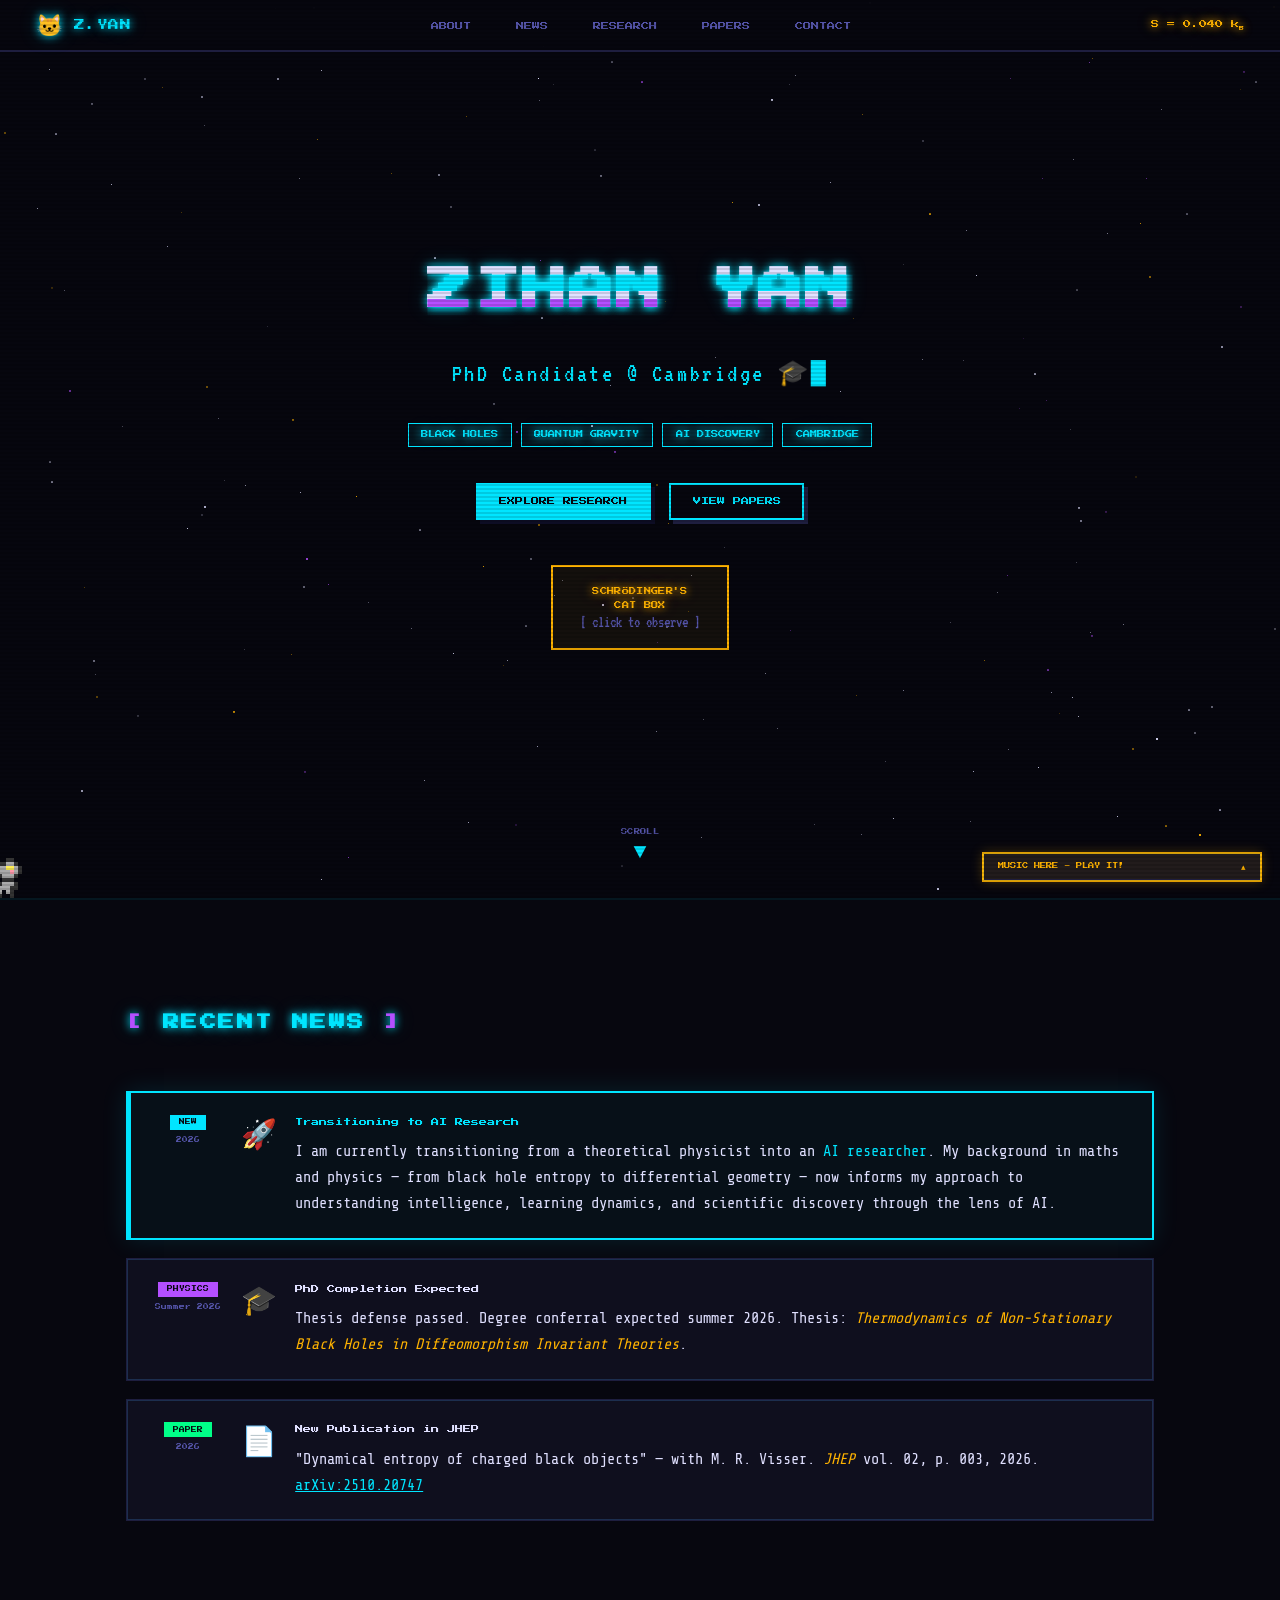
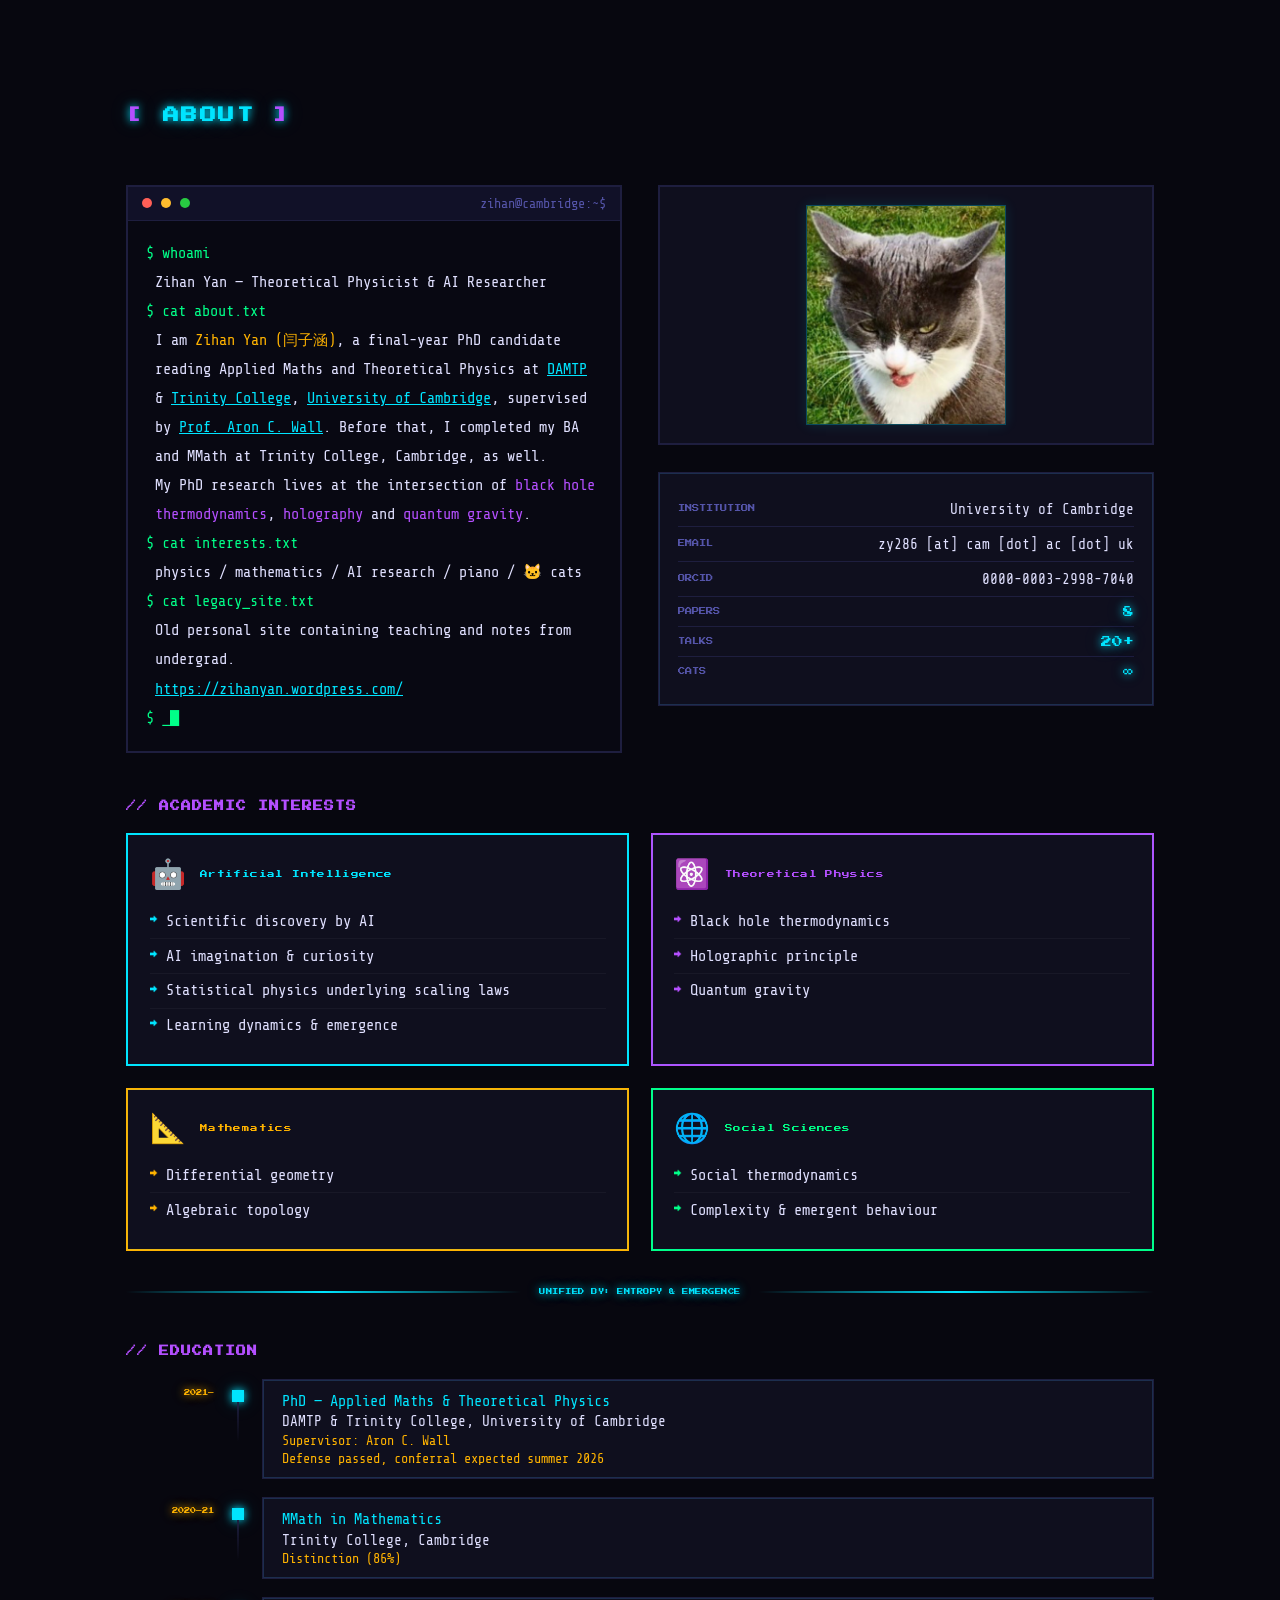
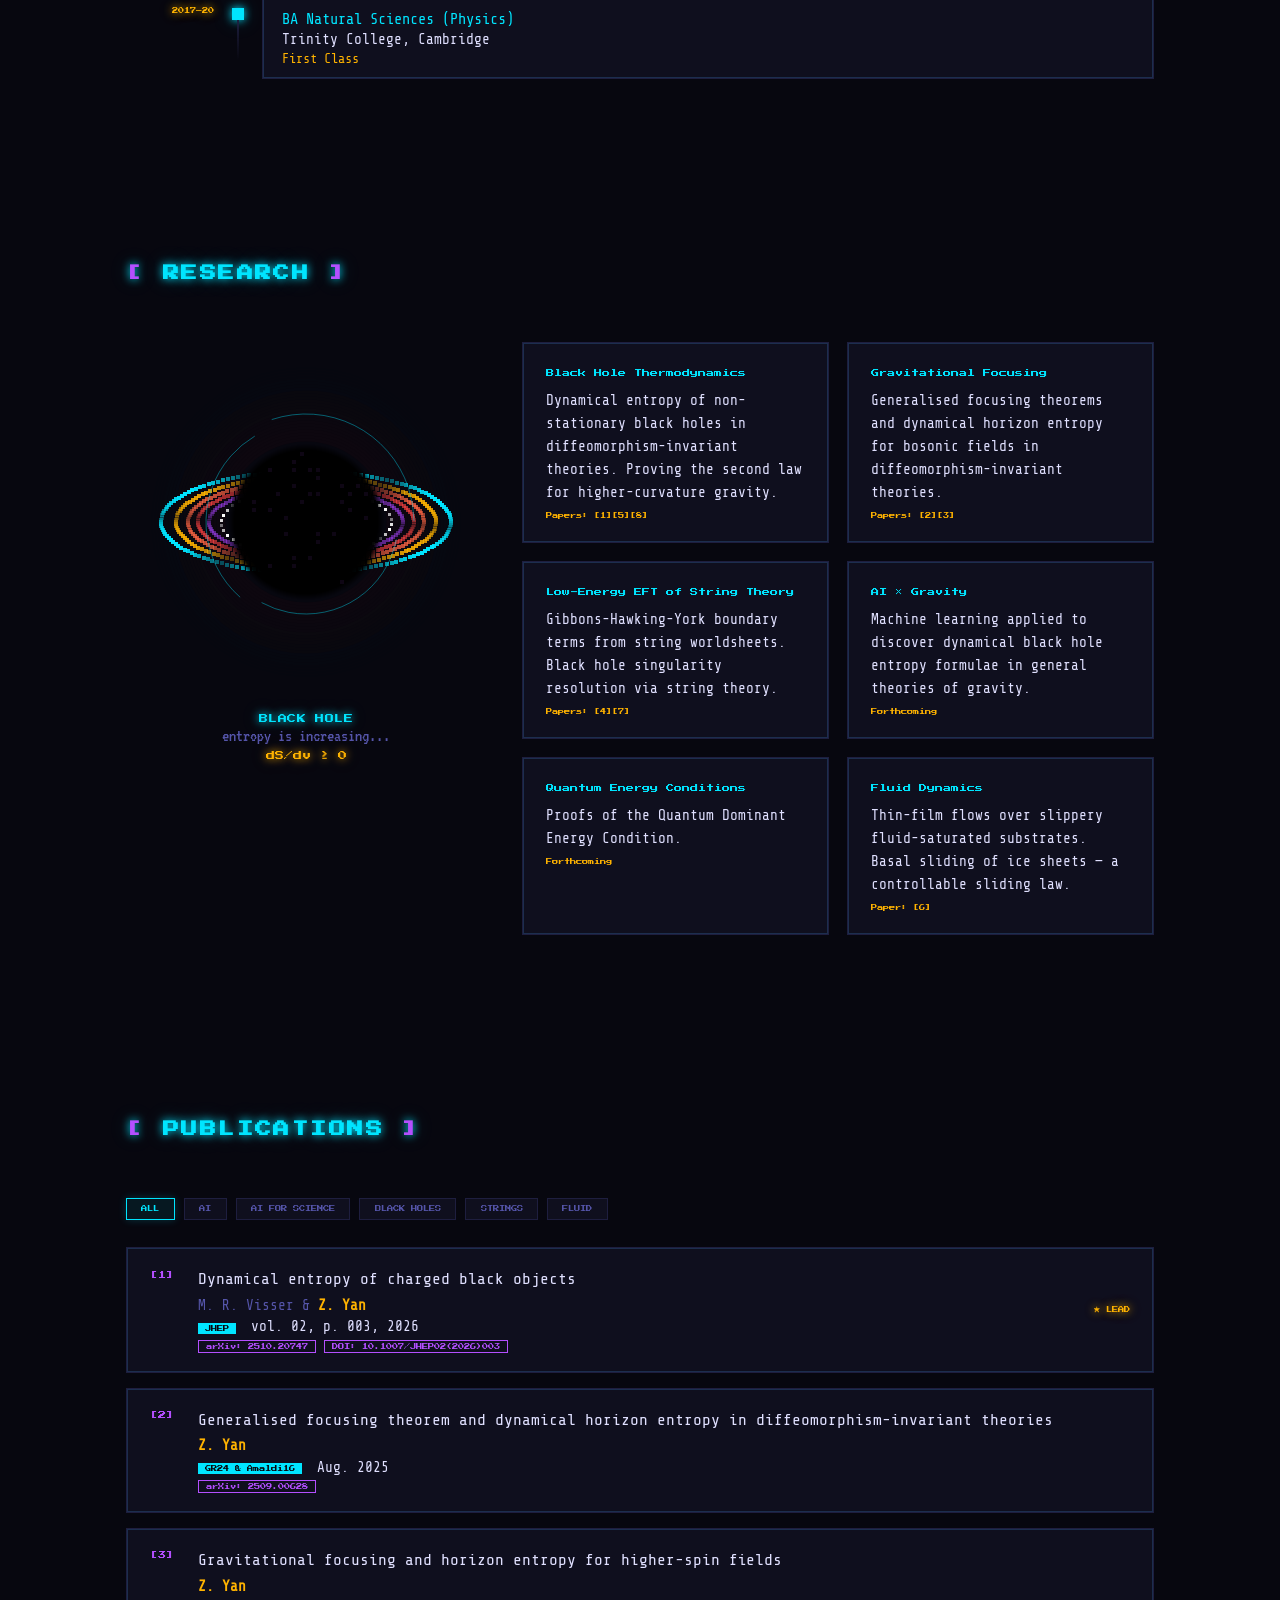
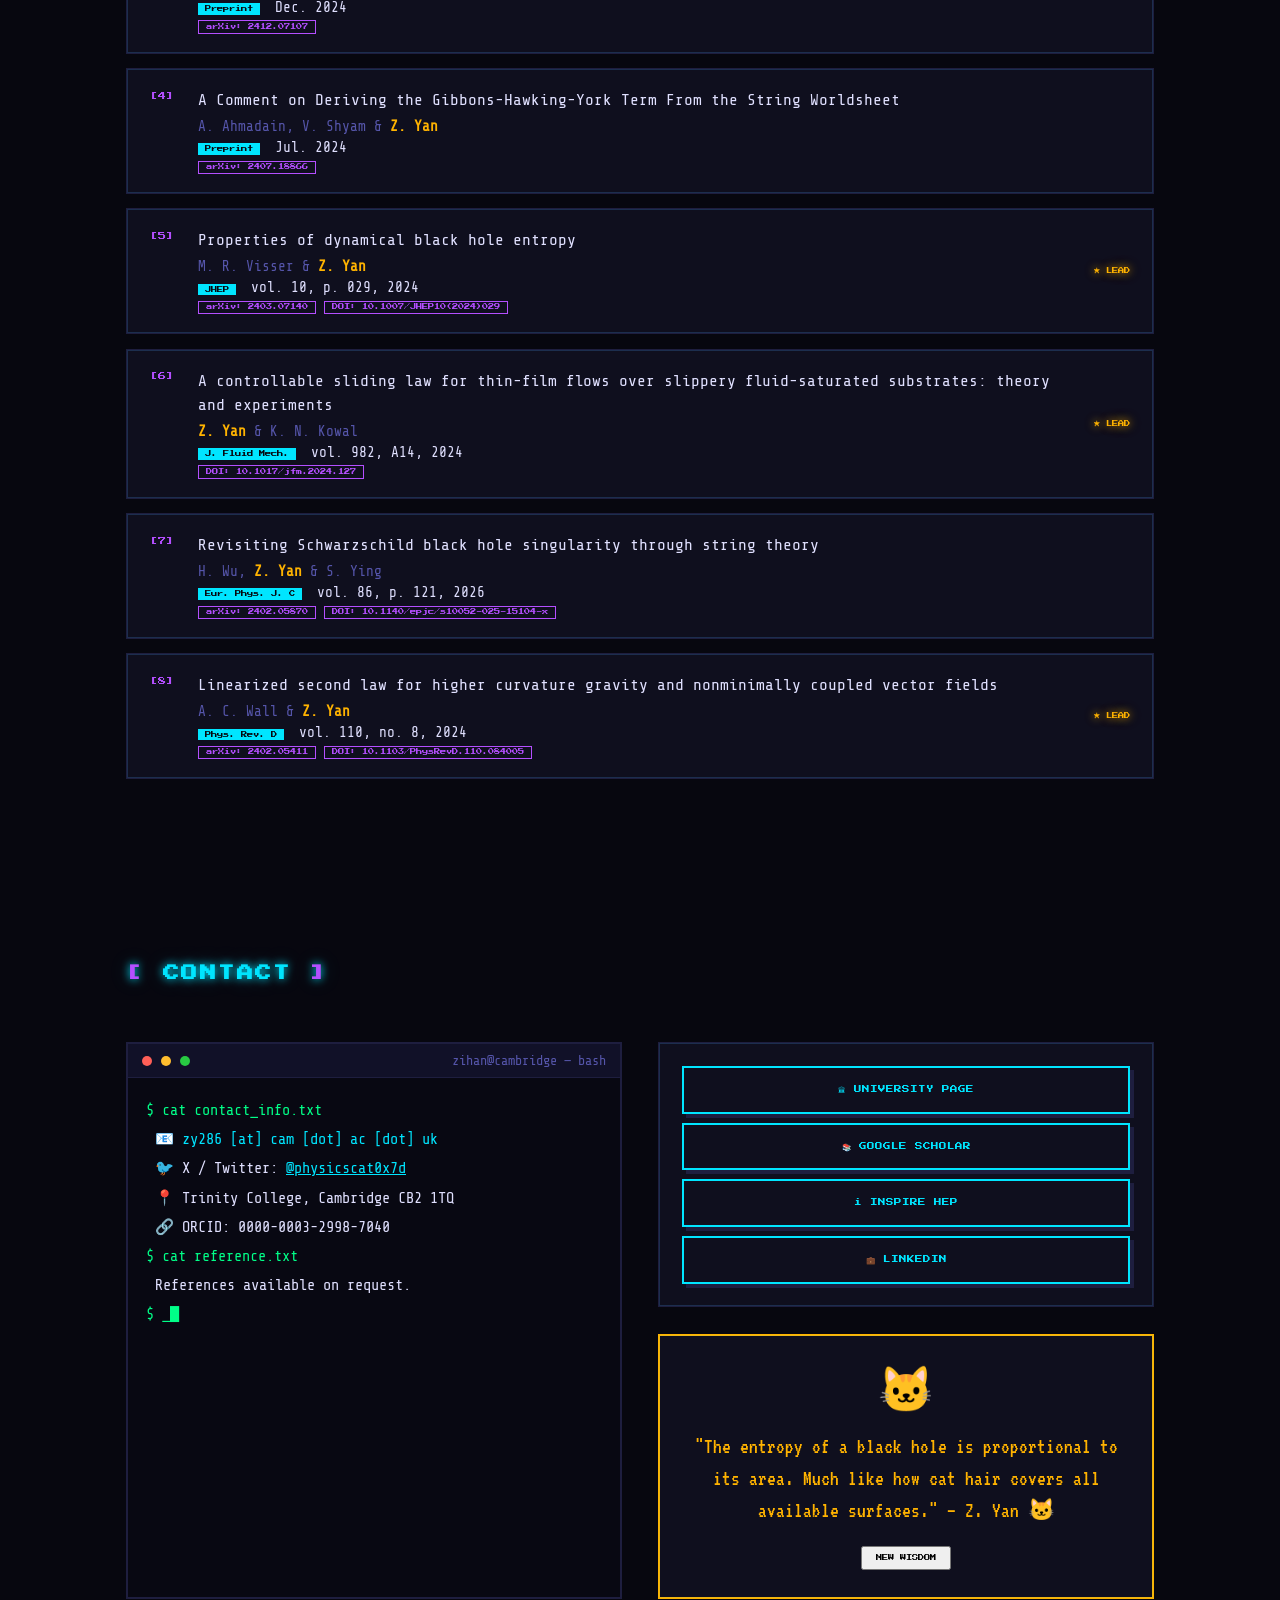
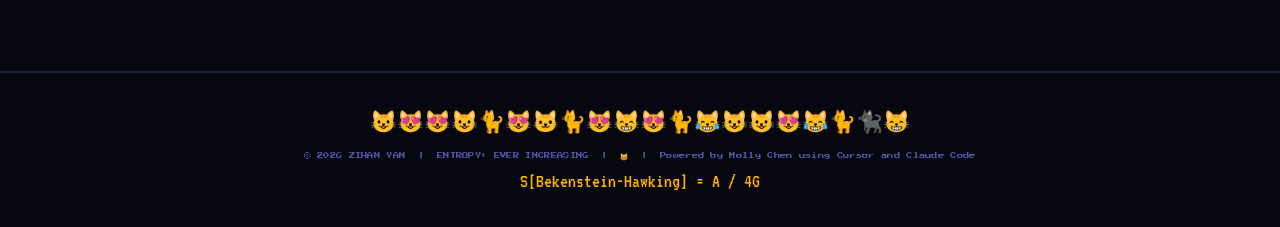
==== index.html @ 69d1d736 "initial upload" ====
<!DOCTYPE html>
<html lang="en">
<head>
  <meta charset="UTF-8" />
  <meta name="viewport" content="width=device-width, initial-scale=1.0" />
  <title>Zihan Yan | Theoretical Physicist & AI Researcher</title>
  <link rel="preconnect" href="https://fonts.googleapis.com" />
  <link href="https://fonts.googleapis.com/css2?family=Press+Start+2P&family=VT323:wght@400&family=Share+Tech+Mono&display=swap" rel="stylesheet" />
  <link rel="stylesheet" href="style.css" />
</head>
<body>

<!-- ░░░ SCANLINE OVERLAY ░░░ -->
<div class="scanlines"></div>

<!-- ░░░ PIXEL CAT (floating companion) ░░░ -->
<canvas id="cat-canvas"></canvas>

<!-- ░░░ MUSIC PLAYER ░░░ -->
<div id="music-player" class="pixel-box">
  <div class="player-header">
    <span class="pixel-label" id="player-label">MUSIC HERE - PLAY IT!</span>
    <button id="player-toggle" onclick="togglePlayer()">▴</button>
  </div>
  <div id="player-body" style="display:none">
    <audio id="bg-audio" preload="metadata" loop>
      <source src="audio/rachmaninoff-pc2-adagio-1924.mp3" type="audio/mpeg" />
    </audio>
    <div class="vinyl" id="vinyl">
      <div class="vinyl-inner">♪</div>
    </div>
    <div class="player-info">
      <div class="track-name">Rachmaninoff Piano Concerto 2<br /><br />Zihan&apos;s Favourite</div>
      <div class="track-detail">Adagio sostenuto — 1924 recording</div>
    </div>
    <p class="player-credit">
      Background music: Sergei Rachmaninoff, <em>Piano Concerto No.&nbsp;2</em> — 1924 recording, source: Internet Archive (Public Domain Mark).
    </p>
    <div class="player-progress-wrap">
      <input type="range" id="seek" class="player-seek" min="0" max="100" step="0.1" value="0" aria-label="Playback position" />
      <div class="player-time">
        <span id="player-time-current">0:00</span>
        <span id="player-time-sep">/</span>
        <span id="player-time-duration">0:00</span>
      </div>
    </div>
    <div class="player-controls">
      <button type="button" class="ctrl-btn" id="play-btn" onclick="toggleMusic()">▶</button>
      <div class="volume-wrap">
        <span>♪</span>
        <input type="range" id="vol" min="0" max="1" step="0.05" value="0.4" oninput="setVolume(this.value)" />
      </div>
    </div>
  </div>
</div>

<!-- ░░░ NAVIGATION ░░░ -->
<nav id="nav">
  <div class="nav-logo">
    <span class="nav-cat">🐱</span>
    <span class="press-start">Z.YAN</span>
  </div>
  <ul class="nav-links">
    <li><a href="#about">ABOUT</a></li>
    <li><a href="#news">NEWS</a></li>
    <li><a href="#research">RESEARCH</a></li>
    <li><a href="#publications">PAPERS</a></li>
    <li><a href="#contact">CONTACT</a></li>
  </ul>
  <div class="entropy-counter">
    S = <span id="entropy-val">0.000</span>
    <span class="entropy-unit">k<sub>B</sub></span>
  </div>
</nav>

<!-- ░░░ HERO ░░░ -->
<section id="hero">
  <canvas id="starfield"></canvas>
  <div class="hero-content">
    <div class="glitch-wrap">
      <h1 class="press-start glitch" data-text="ZIHAN YAN">ZIHAN YAN</h1>
    </div>
    <div class="hero-sub">
      <span class="type-cursor" id="hero-type"></span>
    </div>
    <div class="hero-tags">
      <span class="pixel-tag">BLACK HOLES</span>
      <span class="pixel-tag">QUANTUM GRAVITY</span>
      <span class="pixel-tag">AI DISCOVERY</span>
      <span class="pixel-tag">CAMBRIDGE</span>
    </div>
    <div class="hero-buttons">
      <a href="#research" class="pixel-btn pixel-btn--primary">EXPLORE RESEARCH</a>
      <a href="#publications" class="pixel-btn pixel-btn--outline">VIEW PAPERS</a>
    </div>
    <div id="schrodinger-box" class="schrodinger" onclick="toggleSchrodinger()">
      <div class="schrod-lid">
        <span class="press-start schrod-label">SCHRÖDINGER'S<br>CAT BOX</span>
        <span class="schrod-hint">[ click to observe ]</span>
      </div>
      <div id="schrod-result" class="schrod-result hidden"></div>
    </div>
  </div>
  <div class="scroll-hint">
    <span class="press-start">SCROLL</span>
    <div class="arrow-down">▼</div>
  </div>
</section>

<!-- ░░░ NEWS ░░░ -->
<section id="news" class="section">
  <div class="section-header">
    <h2 class="press-start section-title"><span class="title-bracket">[</span> RECENT NEWS <span class="title-bracket">]</span></h2>
  </div>
  <div class="news-feed">

    <div class="news-item pixel-box news-item--featured">
      <div class="news-meta">
        <span class="news-badge news-badge--new">NEW</span>
        <span class="news-date">2026</span>
      </div>
      <div class="news-icon">🚀</div>
      <div class="news-body">
        <div class="news-title">Transitioning to AI Research</div>
        <div class="news-text">
          I am currently transitioning from a theoretical physicist into an
          <span class="t-cyan">AI researcher</span>. My background in
          maths and physics — from black hole entropy to differential geometry —
          now informs my approach to understanding intelligence, learning dynamics,
          and scientific discovery through the lens of AI.
        </div>
      </div>
    </div>

    <div class="news-item pixel-box">
      <div class="news-meta">
        <span class="news-badge news-badge--phys">PHYSICS</span>
        <span class="news-date">Summer 2026</span>
      </div>
      <div class="news-icon">🎓</div>
      <div class="news-body">
        <div class="news-title">PhD Completion Expected</div>
        <div class="news-text">
          Thesis defense passed. Degree conferral expected summer 2026.
          Thesis: <em>Thermodynamics of Non-Stationary Black Holes in Diffeomorphism Invariant Theories</em>.
        </div>
      </div>
    </div>

    <div class="news-item pixel-box">
      <div class="news-meta">
        <span class="news-badge news-badge--paper">PAPER</span>
        <span class="news-date">2026</span>
      </div>
      <div class="news-icon">📄</div>
      <div class="news-body">
        <div class="news-title">New Publication in JHEP</div>
        <div class="news-text">
          "Dynamical entropy of charged black objects" — with M. R. Visser.
          <em>JHEP</em> vol. 02, p. 003, 2026. <a href="https://arxiv.org/abs/2510.20747" class="t-link" target="_blank">arXiv:2510.20747</a>
        </div>
      </div>
    </div>

  </div>
</section>

<!-- ░░░ ABOUT ░░░ -->
<section id="about" class="section">
  <div class="section-header">
    <h2 class="press-start section-title"><span class="title-bracket">[</span> ABOUT <span class="title-bracket">]</span></h2>
  </div>
  <div class="about-grid">
    <div class="terminal-box about-terminal">
      <div class="terminal-bar">
        <span class="t-dot red"></span><span class="t-dot yellow"></span><span class="t-dot green"></span>
        <span class="t-title">zihan@cambridge:~$</span>
      </div>
      <div class="terminal-body">
        <p class="t-line"><span class="t-cmd">$ whoami</span></p>
        <p class="t-line t-output">Zihan Yan — Theoretical Physicist &amp; AI Researcher</p>
        <p class="t-line"><span class="t-cmd">$ cat about.txt</span></p>
        <p class="t-line t-output">I am <span class="t-hi">Zihan Yan (闫子涵)</span>, a final-year PhD candidate reading Applied Maths and Theoretical Physics at <a href="https://www.damtp.cam.ac.uk" class="t-link" target="_blank" rel="noopener noreferrer">DAMTP</a> &amp; <a href="https://www.trin.cam.ac.uk" class="t-link" target="_blank" rel="noopener noreferrer">Trinity College</a>, <a href="https://www.cam.ac.uk" class="t-link" target="_blank" rel="noopener noreferrer">University of Cambridge</a>, supervised by <a href="https://www.damtp.cam.ac.uk/user/aw846/" class="t-link" target="_blank" rel="noopener noreferrer">Prof. Aron C. Wall</a>. Before that, I completed my BA and MMath at Trinity College, Cambridge, as well.</p>
        <p class="t-line t-output"></p>
        <p class="t-line t-output">My PhD research lives at the intersection of <span class="t-purple">black hole thermodynamics</span>, <span class="t-purple">holography</span> and <span class="t-purple">quantum gravity</span>.</p>
        <p class="t-line"><span class="t-cmd">$ cat interests.txt</span></p>
        <p class="t-line t-output">physics / mathematics / AI research / piano / 🐱 cats</p>
        <p class="t-line"><span class="t-cmd">$ cat legacy_site.txt</span></p>
        <p class="t-line t-output">Old personal site containing teaching and notes from undergrad.</p>
        <p class="t-line t-output"><a href="https://zihanyan.wordpress.com/" class="t-link" target="_blank" rel="noopener noreferrer">https://zihanyan.wordpress.com/</a></p>
        <p class="t-line"><span class="t-cmd">$ _<span class="blink">█</span></span></p>
      </div>
    </div>

    <div class="about-right">
      <div class="pixel-portrait">
        <img
          class="portrait-photo"
          id="portrait-photo"
          src="images/profile.png"
          alt="Profile photo"
          width="200"
          height="220"
          loading="lazy"
          decoding="async"
        />
      </div>
      <div class="about-stats pixel-box">
        <div class="stat-row">
          <span class="stat-label">INSTITUTION</span>
          <span class="stat-val">University of Cambridge</span>
        </div>
        <div class="stat-row">
          <span class="stat-label">EMAIL</span>
          <span class="stat-val email-obfuscated">zy286 [at] cam [dot] ac [dot] uk</span>
        </div>
        <div class="stat-row">
          <span class="stat-label">ORCID</span>
          <span class="stat-val">0000-0003-2998-7040</span>
        </div>
        <div class="stat-row">
          <span class="stat-label">PAPERS</span>
          <span class="stat-val stat-num">8</span>
        </div>
        <div class="stat-row">
          <span class="stat-label">TALKS</span>
          <span class="stat-val stat-num">20+</span>
        </div>
        <div class="stat-row">
          <span class="stat-label">CATS</span>
          <span class="stat-val stat-num">∞</span>
        </div>
      </div>
    </div>
  </div>

  <!-- ACADEMIC INTERESTS (subsection of About, before Education) -->
  <div id="interests" class="about-interests-subsection">
    <h3 class="press-start sub-title">// ACADEMIC INTERESTS</h3>
    <div class="interests-grid">

      <div class="interest-cluster pixel-box interest-cluster--ai">
        <div class="ic-header">
          <span class="ic-icon">🤖</span>
          <span class="ic-title press-start">Artificial Intelligence</span>
        </div>
        <ul class="ic-items">
          <li><span class="ic-bullet">→</span> Scientific discovery by AI</li>
          <li><span class="ic-bullet">→</span> AI imagination &amp; curiosity</li>
          <li><span class="ic-bullet">→</span> Statistical physics underlying scaling laws</li>
          <li><span class="ic-bullet">→</span> Learning dynamics &amp; emergence</li>
        </ul>
      </div>

      <div class="interest-cluster pixel-box interest-cluster--phys">
        <div class="ic-header">
          <span class="ic-icon">⚛️</span>
          <span class="ic-title press-start">Theoretical Physics</span>
        </div>
        <ul class="ic-items">
          <li><span class="ic-bullet">→</span> Black hole thermodynamics</li>
          <li><span class="ic-bullet">→</span> Holographic principle</li>
          <li><span class="ic-bullet">→</span> Quantum gravity</li>
        </ul>
      </div>

      <div class="interest-cluster pixel-box interest-cluster--math">
        <div class="ic-header">
          <span class="ic-icon">📐</span>
          <span class="ic-title press-start">Mathematics</span>
        </div>
        <ul class="ic-items">
          <li><span class="ic-bullet">→</span> Differential geometry</li>
          <li><span class="ic-bullet">→</span> Algebraic topology</li>
        </ul>
      </div>

      <div class="interest-cluster pixel-box interest-cluster--social">
        <div class="ic-header">
          <span class="ic-icon">🌐</span>
          <span class="ic-title press-start">Social Sciences</span>
        </div>
        <ul class="ic-items">
          <li><span class="ic-bullet">→</span> Social thermodynamics</li>
          <li><span class="ic-bullet">→</span> Complexity &amp; emergent behaviour</li>
        </ul>
      </div>

    </div>

    <!-- Connecting thread visual -->
    <div class="interests-connector">
      <div class="connector-line"></div>
      <div class="connector-label press-start">UNIFIED BY: ENTROPY &amp; EMERGENCE</div>
      <div class="connector-line"></div>
    </div>
  </div>

  <div class="education-section">
    <h3 class="press-start sub-title">// EDUCATION</h3>
    <div class="edu-timeline">
      <div class="edu-item" data-year="2021–">
        <div class="edu-dot"></div>
        <div class="edu-content pixel-box">
          <div class="edu-degree">PhD — Applied Maths &amp; Theoretical Physics</div>
          <div class="edu-school">DAMTP &amp; Trinity College, University of Cambridge</div>
          <div class="edu-note">Supervisor: Aron C. Wall</div>
          <div class="edu-note">Defense passed, conferral expected summer 2026</div>
        </div>
      </div>
      <div class="edu-item" data-year="2020–21">
        <div class="edu-dot"></div>
        <div class="edu-content pixel-box">
          <div class="edu-degree">MMath in Mathematics</div>
          <div class="edu-school">Trinity College, Cambridge</div>
          <div class="edu-note">Distinction (86%)</div>
        </div>
      </div>
      <div class="edu-item" data-year="2017–20">
        <div class="edu-dot"></div>
        <div class="edu-content pixel-box">
          <div class="edu-degree">BA Natural Sciences (Physics)</div>
          <div class="edu-school">Trinity College, Cambridge</div>
          <div class="edu-note">First Class</div>
        </div>
      </div>
    </div>
  </div>
</section>

<!-- ░░░ RESEARCH ░░░ -->
<section id="research" class="section">
  <div class="section-header">
    <h2 class="press-start section-title"><span class="title-bracket">[</span> RESEARCH <span class="title-bracket">]</span></h2>
  </div>

  <div class="research-layout">
    <div class="blackhole-container">
      <canvas id="blackhole-canvas" width="360" height="360"></canvas>
      <div class="bh-label press-start">BLACK HOLE</div>
      <div class="bh-sublabel">entropy is increasing...</div>
      <div class="bh-entropy-eq">dS/dv ≥ 0</div>
    </div>

    <div class="research-areas">
      <div class="research-card pixel-box" onclick="expandResearch(this)">
        <div class="rc-title">Black Hole Thermodynamics</div>
        <div class="rc-desc">Dynamical entropy of non-stationary black holes in diffeomorphism-invariant theories. Proving the second law for higher-curvature gravity.</div>
        <div class="rc-papers">Papers: [1][5][8]</div>
      </div>
      <div class="research-card pixel-box" onclick="expandResearch(this)">
        <div class="rc-title">Gravitational Focusing</div>
        <div class="rc-desc">Generalised focusing theorems and dynamical horizon entropy for bosonic fields in diffeomorphism-invariant theories.</div>
        <div class="rc-papers">Papers: [2][3]</div>
      </div>
      <div class="research-card pixel-box" onclick="expandResearch(this)">
        <div class="rc-title">Low-Energy EFT of String Theory</div>
        <div class="rc-desc">Gibbons-Hawking-York boundary terms from string worldsheets. Black hole singularity resolution via string theory.</div>
        <div class="rc-papers">Papers: [4][7]</div>
      </div>
      <div class="research-card pixel-box" onclick="expandResearch(this)">
        <div class="rc-title">AI × Gravity</div>
        <div class="rc-desc">Machine learning applied to discover dynamical black hole entropy formulae in general theories of gravity.</div>
        <div class="rc-papers">Forthcoming</div>
      </div>
      <div class="research-card pixel-box" onclick="expandResearch(this)">
        <div class="rc-title">Quantum Energy Conditions</div>
        <div class="rc-desc">Proofs of the Quantum Dominant Energy Condition.</div>
        <div class="rc-papers">Forthcoming</div>
      </div>
      <div class="research-card pixel-box" onclick="expandResearch(this)">
        <div class="rc-title">Fluid Dynamics</div>
        <div class="rc-desc">Thin-film flows over slippery fluid-saturated substrates. Basal sliding of ice sheets — a controllable sliding law.</div>
        <div class="rc-papers">Paper: [6]</div>
      </div>
    </div>
  </div>
</section>

<!-- ░░░ PUBLICATIONS ░░░ -->
<section id="publications" class="section">
  <div class="section-header">
    <h2 class="press-start section-title"><span class="title-bracket">[</span> PUBLICATIONS <span class="title-bracket">]</span></h2>
  </div>
  <div class="pub-filter">
    <button class="filter-btn active" onclick="filterPubs('all', this)">ALL</button>
    <button class="filter-btn" onclick="filterPubs('ai', this)">AI</button>
    <button class="filter-btn" onclick="filterPubs('aiscience', this)">AI FOR SCIENCE</button>
    <button class="filter-btn" onclick="filterPubs('bh', this)">BLACK HOLES</button>
    <button class="filter-btn" onclick="filterPubs('string', this)">STRINGS</button>
    <button class="filter-btn" onclick="filterPubs('fluid', this)">FLUID</button>
  </div>

  <div class="pub-list" id="pub-list">
    <!-- 内容由 script.js 从 publications.bib 动态生成（保持与原先相同的卡片结构） -->
  </div>

</section>

<!-- ░░░ CONTACT ░░░ -->
<section id="contact" class="section">
  <div class="section-header">
    <h2 class="press-start section-title"><span class="title-bracket">[</span> CONTACT <span class="title-bracket">]</span></h2>
  </div>
  <div class="contact-layout">
    <div class="terminal-box contact-terminal">
      <div class="terminal-bar">
        <span class="t-dot red"></span><span class="t-dot yellow"></span><span class="t-dot green"></span>
        <span class="t-title">zihan@cambridge — bash</span>
      </div>
      <div class="terminal-body">
        <p class="t-line"><span class="t-cmd">$ cat contact_info.txt</span></p>
        <p class="t-line t-output"></p>
        <p class="t-line t-output">📧  <span class="t-cyan email-obfuscated">zy286 [at] cam [dot] ac [dot] uk</span></p>
        <p class="t-line t-output">🐦  X / Twitter: <a href="https://x.com/physicscat0x7d" class="t-link" target="_blank" rel="noopener noreferrer">@physicscat0x7d</a></p>
        <p class="t-line t-output">📍  Trinity College, Cambridge CB2 1TQ</p>
        <p class="t-line t-output">🔗  ORCID: 0000-0003-2998-7040</p>
        <p class="t-line"><span class="t-cmd">$ cat reference.txt</span></p>
        <p class="t-line t-output">References available on request.</p>
        <p class="t-line t-output"></p>
        <p class="t-line"><span class="t-cmd">$ _<span class="blink">█</span></span></p>
      </div>
    </div>

    <div class="contact-right">
      <div class="pixel-box contact-links">
        <a href="https://www.damtp.cam.ac.uk/person/zy286" class="contact-btn pixel-btn pixel-btn--outline" target="_blank" rel="noopener noreferrer">🏛 UNIVERSITY PAGE</a>
        <a href="https://scholar.google.com/citations?user=9DhirV4AAAAJ&amp;hl=en" class="contact-btn pixel-btn pixel-btn--outline" target="_blank" rel="noopener noreferrer">📚 GOOGLE SCHOLAR</a>
        <a href="https://inspirehep.net/authors/2757519?ui-citation-summary=true" class="contact-btn pixel-btn pixel-btn--outline" target="_blank" rel="noopener noreferrer">i INSPIRE HEP</a>
        <a href="https://www.linkedin.com/in/zihan-yan/" class="contact-btn pixel-btn pixel-btn--outline" target="_blank" rel="noopener noreferrer">💼 LINKEDIN</a>
      </div>
      <div class="pixel-box cat-quote" id="cat-quote">
        <div class="cq-cat">🐱</div>
        <div class="cq-text" id="cq-text">Click the cat to reveal a physics wisdom!</div>
        <button class="pixel-btn pixel-btn--small" onclick="newCatQuote()">NEW WISDOM</button>
      </div>
    </div>
  </div>
</section>

<!-- ░░░ FOOTER ░░░ -->
<footer>
  <div class="footer-cat-row">
    <span id="footer-cats"></span>
  </div>
  <div class="footer-text press-start">
    © 2026 ZIHAN YAN &nbsp;|&nbsp; ENTROPY: EVER INCREASING &nbsp;|&nbsp; 🐱 &nbsp;|&nbsp; Powered by Molly Chen using Cursor and Claude Code
  </div>
  <div class="footer-eq">S[Bekenstein-Hawking] = A / 4G</div>
</footer>

<script src="script.js"></script>
</body>
</html>
---- style.css ----
/* ============================================================
   ZIHAN YAN — PIXEL ART PERSONAL WEBSITE
   ============================================================ */

/* ── VARIABLES ───────────────────────────────────────────── */
:root {
  --bg:        #07070f;
  --bg-mid:    #0d0d24;
  --bg-card:   #0f0f1e;
  --border:    #1e1e3f;
  --cyan:      #00e5ff;
  --purple:    #b44fff;
  --amber:     #ffb300;
  --green:     #00ff88;
  --pink:      #ff44aa;
  --red:       #ff4444;
  --white:     #e0e0ff;
  --dim:       #5555aa;
  --pixel:     'Press Start 2P', monospace;
  --mono:      'Share Tech Mono', monospace;
  --vt:        'VT323', monospace;
  --glow-c:    0 0 8px var(--cyan), 0 0 20px rgba(0,229,255,.25);
  --glow-p:    0 0 8px var(--purple), 0 0 20px rgba(180,79,255,.25);
  --glow-a:    0 0 8px var(--amber), 0 0 20px rgba(255,179,0,.25);
}

/* ── RESET ───────────────────────────────────────────────── */
*, *::before, *::after { box-sizing: border-box; margin: 0; padding: 0; }

html {
  scroll-behavior: smooth;
  /* 根字号 +2px（相对常见 16px），全站 rem 随之放大 */
  font-size: 112.5%;
}

body {
  background: var(--bg);
  color: var(--white);
  font-family: var(--mono);
  /* 正文默认 +2px（相对原先 14px） */
  font-size: 16px;
  overflow-x: hidden;
  cursor: crosshair;
}

/* ── SCANLINES ───────────────────────────────────────────── */
.scanlines {
  pointer-events: none;
  position: fixed; inset: 0; z-index: 9999;
  background: repeating-linear-gradient(
    0deg,
    transparent,
    transparent 2px,
    rgba(0,0,0,.12) 2px,
    rgba(0,0,0,.12) 4px
  );
  animation: scanMove 8s linear infinite;
}
@keyframes scanMove {
  from { background-position: 0 0; }
  to   { background-position: 0 100px; }
}

/* ── PIXEL BOX (reusable border) ─────────────────────────── */
.pixel-box {
  border: 2px solid var(--border);
  background: var(--bg-card);
  position: relative;
  image-rendering: pixelated;
}
.pixel-box::before {
  content: '';
  position: absolute; inset: -1px;
  border: 1px solid rgba(0,229,255,.08);
  pointer-events: none;
}

/* ── TYPOGRAPHY ──────────────────────────────────────────── */
.press-start { font-family: var(--pixel); line-height: 1.8; letter-spacing: .05em; }

a { color: var(--cyan); text-decoration: none; }
a:hover { text-shadow: var(--glow-c); }

/* ── NAVIGATION ──────────────────────────────────────────── */
#nav {
  position: fixed; top: 0; left: 0; right: 0; z-index: 1000;
  display: flex; align-items: center; justify-content: space-between;
  padding: 0 2rem;
  height: 52px;
  background: rgba(7,7,15,.9);
  border-bottom: 2px solid var(--border);
  backdrop-filter: blur(8px);
}
.nav-logo {
  display: flex; align-items: center; gap: .6rem;
  font-size: .6rem;
  color: var(--cyan);
  text-shadow: var(--glow-c);
}
.nav-cat { font-size: 1.2rem; animation: catBob 2s ease-in-out infinite; }
@keyframes catBob {
  0%,100% { transform: translateY(0); }
  50%      { transform: translateY(-3px); }
}
.nav-links {
  display: flex; gap: 1.5rem; list-style: none;
}
.nav-links a {
  font-family: var(--pixel); font-size: .45rem;
  color: var(--dim);
  transition: color .2s, text-shadow .2s;
  padding: .3rem .5rem;
}
.nav-links a:hover {
  color: var(--cyan);
  text-shadow: var(--glow-c);
}
.entropy-counter {
  font-family: var(--pixel); font-size: .45rem;
  color: var(--amber);
  text-shadow: var(--glow-a);
}
.entropy-unit sub { font-size: .6em; }

/* ── HERO ────────────────────────────────────────────────── */
#hero {
  position: relative; height: 100vh;
  display: flex; align-items: center; justify-content: center;
  overflow: hidden;
}
#starfield {
  position: absolute; inset: 0; width: 100%; height: 100%;
}
.hero-content {
  position: relative; z-index: 10;
  text-align: center;
  padding: 1rem;
}
.glitch-wrap { position: relative; display: inline-block; margin-bottom: 1.5rem; }
.glitch {
  font-size: clamp(1.2rem, 5vw, 2.5rem);
  color: var(--white);
  text-shadow: var(--glow-c);
  position: relative;
}
.glitch::before, .glitch::after {
  content: attr(data-text);
  position: absolute; top: 0; left: 0;
  width: 100%; height: 100%;
}
.glitch::before {
  color: var(--cyan);
  animation: glitch1 3s infinite;
  clip-path: polygon(0 30%, 100% 30%, 100% 50%, 0 50%);
}
.glitch::after {
  color: var(--purple);
  animation: glitch2 3s infinite;
  clip-path: polygon(0 60%, 100% 60%, 100% 80%, 0 80%);
}
@keyframes glitch1 {
  0%,90%,100% { transform: translate(0); opacity: 0; }
  92%          { transform: translate(-3px, 1px); opacity: .8; }
  96%          { transform: translate(3px, -1px); opacity: .8; }
}
@keyframes glitch2 {
  0%,88%,100% { transform: translate(0); opacity: 0; }
  90%          { transform: translate(3px, 2px); opacity: .7; }
  94%          { transform: translate(-3px, -1px); opacity: .7; }
}
.hero-sub {
  font-size: 1rem;
  color: var(--cyan);
  min-height: 1.5em;
  margin-bottom: 1.5rem;
  font-family: var(--vt);
  font-size: 1.4rem;
  letter-spacing: .1em;
}
.type-cursor::after {
  content: '█';
  animation: blink .7s steps(1) infinite;
}
@keyframes blink { 0%,100% { opacity: 1; } 50% { opacity: 0; } }
.blink { animation: blink .7s steps(1) infinite; }

.hero-tags {
  display: flex; flex-wrap: wrap; justify-content: center; gap: .5rem;
  margin-bottom: 2rem;
}
.pixel-tag {
  font-family: var(--pixel); font-size: .4rem;
  padding: .4rem .7rem;
  border: 1px solid var(--cyan);
  color: var(--cyan);
  background: rgba(0,229,255,.07);
  text-shadow: var(--glow-c);
  transition: background .2s;
}
.pixel-tag:hover { background: rgba(0,229,255,.18); }

.hero-buttons { display: flex; gap: 1rem; justify-content: center; margin-bottom: 2.5rem; }

/* ── PIXEL BUTTONS ───────────────────────────────────────── */
.pixel-btn {
  font-family: var(--pixel); font-size: .45rem;
  padding: .7rem 1.2rem;
  cursor: pointer;
  display: inline-block;
  transition: transform .1s, box-shadow .2s;
  text-align: center;
}
.pixel-btn:active { transform: translate(2px,2px); }
.pixel-btn--primary {
  background: var(--cyan);
  color: var(--bg);
  border: 2px solid var(--cyan);
  box-shadow: 4px 4px 0 var(--bg-mid);
  text-shadow: none;
}
.pixel-btn--primary:hover {
  background: #00fff5;
  box-shadow: 0 0 16px var(--cyan), 4px 4px 0 var(--bg-mid);
  color: var(--bg);
}
.pixel-btn--outline {
  background: transparent;
  color: var(--cyan);
  border: 2px solid var(--cyan);
  box-shadow: 4px 4px 0 var(--border);
}
.pixel-btn--outline:hover {
  background: rgba(0,229,255,.12);
  box-shadow: 0 0 12px var(--cyan), 4px 4px 0 var(--border);
}
.pixel-btn--small { font-size: .35rem; padding: .4rem .7rem; }

/* ── SCHRÖDINGER BOX ─────────────────────────────────────── */
.schrodinger {
  display: inline-block; cursor: pointer;
  border: 2px solid var(--amber);
  background: rgba(255,179,0,.06);
  padding: 1rem 1.5rem;
  position: relative;
  transition: box-shadow .3s;
}
.schrodinger:hover { box-shadow: 0 0 16px var(--amber); }
.schrod-label {
  font-size: .4rem; color: var(--amber);
  text-shadow: var(--glow-a);
  display: block; text-align: center; line-height: 2;
}
.schrod-hint { font-family: var(--vt); font-size: .9rem; color: var(--dim); display: block; text-align: center; }
.schrod-result {
  font-size: 2.5rem; text-align: center; padding-top: .5rem;
  animation: popIn .3s ease;
}
@keyframes popIn {
  from { transform: scale(0); opacity: 0; }
  to   { transform: scale(1); opacity: 1; }
}
.hidden { display: none; }

/* ── SCROLL HINT ─────────────────────────────────────────── */
.scroll-hint {
  position: absolute; bottom: 2rem; left: 50%; transform: translateX(-50%);
  text-align: center; z-index: 10;
}
.scroll-hint .press-start { font-size: .35rem; color: var(--dim); }
.arrow-down { color: var(--cyan); font-size: 1.2rem; animation: bounce 1.5s infinite; }
@keyframes bounce { 0%,100% { transform: translateY(0); } 50% { transform: translateY(6px); } }

/* ── SECTION BASE ────────────────────────────────────────── */
.section {
  max-width: 1100px;
  margin: 0 auto;
  padding: 6rem 2rem 4rem;
}
.section-header { margin-bottom: 3rem; }
.section-title {
  font-size: clamp(.6rem, 2vw, .9rem);
  color: var(--cyan);
  text-shadow: var(--glow-c);
  letter-spacing: .15em;
}
.title-bracket { color: var(--purple); }
.sub-title {
  font-size: .55rem;
  color: var(--purple);
  margin: 2.5rem 0 1rem;
  letter-spacing: .1em;
}

/* ── ABOUT ───────────────────────────────────────────────── */
.about-grid {
  display: grid;
  grid-template-columns: 1fr 1fr;
  gap: 2rem;
  margin-bottom: 2rem;
}
@media (max-width: 700px) { .about-grid { grid-template-columns: 1fr; } }

/* Terminal */
.terminal-box {
  border-radius: 0;
  border: 2px solid var(--border);
  overflow: hidden;
  background: #080812;
}
.terminal-bar {
  display: flex; align-items: center; gap: .5rem;
  background: #111128;
  padding: .5rem .8rem;
  border-bottom: 1px solid var(--border);
}
.t-dot { width: 10px; height: 10px; border-radius: 50%; display: inline-block; }
.t-dot.red    { background: #ff5f57; }
.t-dot.yellow { background: #ffbd2e; }
.t-dot.green  { background: #28ca42; }
.t-title { font-family: var(--mono); font-size: .75rem; color: var(--dim); margin-left: auto; }
.terminal-body { padding: 1rem; font-family: var(--mono); font-size: .85rem; line-height: 1.9; }
.t-line { word-break: break-word; }
.t-cmd  { color: var(--green); }
.t-output { color: var(--white); padding-left: .5rem; }
.t-hi     { color: var(--amber); }
.t-cyan   { color: var(--cyan); }
.t-purple { color: var(--purple); }
.t-amber  { color: var(--amber); }
.t-green  { color: var(--green); }
.t-link   { color: var(--cyan); text-decoration: underline; }

/* Portrait */
.about-right { display: flex; flex-direction: column; gap: 1.5rem; }
.pixel-portrait {
  display: flex; justify-content: center;
  align-items: center;
  border: 2px solid var(--border);
  background: var(--bg-card);
  padding: 1rem;
}
.portrait-photo {
  display: block;
  width: 200px;
  height: 220px;
  object-fit: cover;
  object-position: center 25%;
  border: 1px solid rgba(0, 229, 255, 0.28);
  box-shadow: 0 0 12px rgba(0, 229, 255, 0.12);
}

/* Stats */
.about-stats { padding: 1rem; }
.stat-row {
  display: flex; justify-content: space-between;
  padding: .5rem 0;
  border-bottom: 1px solid var(--border);
  font-size: .8rem;
}
.stat-row:last-child { border-bottom: none; }
.stat-label { color: var(--dim); font-family: var(--pixel); font-size: .4rem; align-self: center; }
.stat-val   { color: var(--white); text-align: right; }
.stat-num   { color: var(--cyan); font-family: var(--pixel); font-size: .6rem; text-shadow: var(--glow-c); }

/* Education timeline */
.edu-timeline { display: flex; flex-direction: column; gap: 1rem; padding-left: 1rem; }
.edu-item {
  display: flex; gap: 1rem; align-items: flex-start;
  position: relative;
}
.edu-item::before {
  content: attr(data-year);
  font-family: var(--pixel); font-size: .35rem;
  color: var(--amber); text-shadow: var(--glow-a);
  min-width: 70px; text-align: right;
  padding-top: .6rem;
}
.edu-dot {
  width: 12px; height: 12px; flex-shrink: 0;
  background: var(--cyan);
  box-shadow: var(--glow-c);
  margin-top: .6rem;
  position: relative;
}
.edu-dot::after {
  content: '';
  position: absolute; top: 12px; left: 5px;
  width: 2px; height: 40px;
  background: linear-gradient(var(--border), transparent);
}
.edu-content { padding: .6rem 1rem; flex: 1; }
.edu-degree { color: var(--cyan); font-size: .85rem; margin-bottom: .2rem; }
.edu-school { color: var(--white); font-size: .8rem; }
.edu-note   { color: var(--amber); font-size: .75rem; margin-top: .2rem; }

/* ── RESEARCH ────────────────────────────────────────────── */
.research-layout {
  display: grid;
  grid-template-columns: 360px 1fr;
  gap: 2rem;
  align-items: start;
}
@media (max-width: 800px) {
  .research-layout { grid-template-columns: 1fr; }
  .blackhole-container { width: 100%; }
}

.blackhole-container {
  display: flex; flex-direction: column; align-items: center;
  position: sticky; top: 80px;
}
#blackhole-canvas {
  image-rendering: pixelated;
  cursor: pointer;
}
.bh-label {
  font-size: .5rem; color: var(--cyan);
  text-shadow: var(--glow-c); margin-top: .5rem;
}
.bh-sublabel { font-family: var(--vt); color: var(--dim); font-size: 1rem; }
.bh-entropy-eq {
  font-family: var(--pixel); font-size: .5rem;
  color: var(--amber); text-shadow: var(--glow-a);
  margin-top: .3rem;
}

.research-areas {
  display: grid; grid-template-columns: 1fr 1fr; gap: 1rem;
}
@media (max-width: 600px) { .research-areas { grid-template-columns: 1fr; } }

.research-card {
  padding: 1.2rem; cursor: pointer;
  transition: border-color .2s, box-shadow .2s, transform .1s;
  border-color: var(--border);
}
.research-card:hover {
  border-color: var(--cyan);
  box-shadow: 0 0 16px rgba(0,229,255,.2);
  transform: translateY(-2px);
}
.rc-title { font-family: var(--pixel); font-size: .45rem; color: var(--cyan); margin-bottom: .5rem; line-height: 1.8; }
.rc-desc  { font-size: .8rem; color: var(--white); line-height: 1.6; margin-bottom: .5rem; }
.rc-papers { font-family: var(--pixel); font-size: .35rem; color: var(--amber); }

/* ── PUBLICATIONS ────────────────────────────────────────── */
.pub-filter {
  display: flex; gap: .5rem; flex-wrap: wrap;
  margin-bottom: 1.5rem;
}
.filter-btn {
  font-family: var(--pixel); font-size: .35rem;
  padding: .4rem .8rem;
  border: 1px solid var(--border);
  background: var(--bg-card);
  color: var(--dim);
  cursor: pointer;
  transition: all .2s;
}
.filter-btn:hover, .filter-btn.active {
  border-color: var(--cyan);
  color: var(--cyan);
  background: rgba(0,229,255,.08);
  box-shadow: 0 0 8px rgba(0,229,255,.2);
}

.pub-list { display: flex; flex-direction: column; gap: .8rem; }
.pub-entry {
  display: flex; align-items: flex-start; gap: 1rem;
  padding: 1rem 1.2rem;
  transition: border-color .2s, box-shadow .2s, transform .15s;
}
.pub-entry:hover {
  border-color: var(--cyan);
  box-shadow: inset 3px 0 0 var(--cyan), 0 0 20px rgba(0,229,255,.1);
  transform: translateX(4px);
}
.pub-num {
  font-family: var(--pixel); font-size: .45rem;
  color: var(--purple); min-width: 30px; padding-top: .2rem;
}
.pub-body { flex: 1; }
.pub-title   { color: var(--white); font-size: .9rem; line-height: 1.5; margin-bottom: .3rem; }
.pub-authors { color: var(--dim); font-size: .8rem; margin-bottom: .3rem; }
.pub-me      { color: var(--amber); font-weight: bold; }
.pub-journal { font-size: .8rem; margin-bottom: .3rem; }
.journal-tag {
  font-family: var(--pixel); font-size: .35rem;
  color: var(--bg);
  background: var(--cyan);
  padding: .15rem .4rem;
  margin-right: .4rem;
}
.arxiv-link {
  font-family: var(--pixel); font-size: .35rem;
  color: var(--purple); padding: .15rem .4rem;
  border: 1px solid var(--purple);
}
.arxiv-link:hover { background: rgba(180,79,255,.15); box-shadow: var(--glow-p); }
.pub-links {
  display: flex;
  flex-wrap: wrap;
  gap: .45rem;
  align-items: center;
  margin-top: .15rem;
}
.pub-leading {
  font-family: var(--pixel); font-size: .35rem;
  color: var(--amber); text-shadow: var(--glow-a);
  white-space: nowrap; align-self: center;
}
.pub-entry.hidden-pub { display: none; }

/* Forthcoming */
.forthcoming-list { display: flex; flex-direction: column; gap: .5rem; }
.forth-item {
  display: flex; gap: 1rem; align-items: flex-start;
  padding: .8rem 1rem; font-size: .85rem; line-height: 1.6;
}
.forth-num { color: var(--cyan); font-family: var(--pixel); font-size: .5rem; padding-top: .2rem; }
.forth-item b { color: var(--amber); }
.forth-item em { color: var(--white); font-style: italic; }

/* ── CONTACT ─────────────────────────────────────────────── */
.contact-layout {
  display: grid;
  grid-template-columns: 1fr 1fr;
  gap: 2rem;
}
@media (max-width: 700px) { .contact-layout { grid-template-columns: 1fr; } }

.contact-right { display: flex; flex-direction: column; gap: 1.5rem; }
.contact-links { padding: 1.2rem; display: flex; flex-direction: column; gap: .5rem; }
.contact-btn { width: 100%; text-align: center; }
/* Contact 右侧外链按钮：更紧凑 + 等高 */
.contact-links .contact-btn {
  display: flex;
  align-items: center;
  justify-content: center;
  text-align: center;
  min-height: 2.65rem;
  padding: .32rem .65rem;
  line-height: 1.25;
  font-size: .42rem;
}

.cat-quote {
  padding: 1.5rem; text-align: center;
  border-color: var(--amber);
}
.cq-cat { font-size: 2.5rem; margin-bottom: .8rem; animation: catBob 2s ease-in-out infinite; }
.cq-text { font-family: var(--vt); font-size: 1.2rem; color: var(--amber); line-height: 1.5; margin-bottom: 1rem; }

/* ── MUSIC PLAYER ────────────────────────────────────────── */
#music-player {
  position: fixed; bottom: 1rem; right: 1rem; z-index: 2000;
  width: 280px;
  max-width: calc(100vw - 1.5rem);
  border-color: var(--amber);
  box-shadow: 0 0 12px rgba(255,179,0,.25);
}
.player-header {
  display: flex; justify-content: space-between; align-items: center;
  padding: .4rem .8rem;
  border-bottom: 1px solid var(--border);
  background: rgba(255,179,0,.08);
}
.player-header button {
  background: none; border: none; cursor: pointer;
  font-family: var(--pixel); font-size: .5rem;
  color: var(--amber);
}
.pixel-label { font-family: var(--pixel); font-size: .35rem; color: var(--amber); }
#player-body { padding: .8rem; }

.vinyl {
  width: 60px; height: 60px;
  border-radius: 50%;
  background: radial-gradient(circle at 50%,
    #1a1a2e 0%, #1a1a2e 25%,
    #111 26%, #333 28%, #111 30%,
    #222 35%, #111 42%, #222 48%,
    #111 55%, #222 60%, #111 68%,
    #222 73%, #111 80%,
    #222 85%, var(--amber) 86%, #222 88%
  );
  margin: 0 auto .5rem;
  border: 2px solid var(--amber);
  display: flex; align-items: center; justify-content: center;
  transition: animation .3s;
}
.vinyl.spinning { animation: spin 4s linear infinite; }
@keyframes spin { from { transform: rotate(0); } to { transform: rotate(360deg); } }
.vinyl-inner { font-size: .7rem; color: var(--amber); }

.player-info { text-align: center; margin-bottom: .45rem; }
.track-name   { font-family: var(--pixel); font-size: .35rem; color: var(--white); }
.track-detail { font-family: var(--vt); font-size: .9rem; color: var(--dim); }

.player-credit {
  font-family: var(--vt);
  font-size: 0.72rem;
  line-height: 1.35;
  color: var(--dim);
  margin: 0 0 .55rem;
  text-align: left;
  max-height: 5.5rem;
  overflow-y: auto;
}
.player-credit em { font-style: italic; color: rgba(255, 255, 255, 0.55); }

.player-progress-wrap {
  margin-bottom: .55rem;
}
.player-seek {
  display: block;
  width: 100%;
  height: 6px;
  margin: 0 0 .35rem;
  cursor: pointer;
  accent-color: var(--amber);
  -webkit-appearance: none;
  appearance: none;
  background: rgba(255, 179, 0, 0.15);
  border-radius: 2px;
  border: 1px solid rgba(255, 179, 0, 0.35);
}
.player-seek::-webkit-slider-thumb {
  -webkit-appearance: none;
  width: 12px; height: 12px;
  border-radius: 1px;
  background: var(--amber);
  box-shadow: 0 0 6px rgba(255, 179, 0, 0.5);
  cursor: pointer;
}
.player-seek::-moz-range-thumb {
  width: 12px; height: 12px;
  border-radius: 1px;
  border: none;
  background: var(--amber);
  cursor: pointer;
}
.player-time {
  display: flex;
  justify-content: space-between;
  align-items: center;
  font-family: var(--vt);
  font-size: 0.78rem;
  color: var(--dim);
  letter-spacing: 0.02em;
}
#player-time-sep { opacity: 0.5; padding: 0 .2rem; }

.player-controls { display: flex; flex-direction: column; gap: .4rem; align-items: center; }
.ctrl-btn {
  font-family: var(--pixel); font-size: .6rem;
  background: var(--amber); color: var(--bg);
  border: none; cursor: pointer;
  padding: .3rem .7rem;
  transition: box-shadow .2s;
}
.ctrl-btn:hover { box-shadow: 0 0 10px var(--amber); }
.volume-wrap { display: flex; align-items: center; gap: .4rem; font-size: .7rem; color: var(--dim); width: 100%; }
#vol { flex: 1; accent-color: var(--amber); cursor: pointer; }

/* ── CAT CANVAS ──────────────────────────────────────────── */
#cat-canvas {
  position: fixed; bottom: 0; left: 0;
  width: 100vw; height: 280px;
  pointer-events: none;
  z-index: 9990;
  image-rendering: pixelated;
}

/* ── FOOTER ──────────────────────────────────────────────── */
footer {
  text-align: center; padding: 2rem 1rem;
  border-top: 2px solid var(--border);
  background: var(--bg);
}
.footer-cat-row { font-size: 1.2rem; margin-bottom: .5rem; min-height: 1.8rem; }
.footer-text {
  font-size: .35rem; color: var(--dim);
  margin-bottom: .5rem; letter-spacing: .05em;
}
.footer-eq { font-family: var(--vt); font-size: 1.1rem; color: var(--amber); }

/* ── SCROLL REVEAL ───────────────────────────────────────── */
.section, .pub-entry, .research-card, .edu-item {
  opacity: 0; transform: translateY(20px);
  transition: opacity .5s ease, transform .5s ease;
}
.section.visible, .pub-entry.visible, .research-card.visible, .edu-item.visible {
  opacity: 1; transform: translateY(0);
}

/* ── PIXEL PARTICLE ──────────────────────────────────────── */
.pixel-particle {
  position: fixed; pointer-events: none;
  width: 4px; height: 4px;
  z-index: 5000;
  image-rendering: pixelated;
  animation: particleFade .8s forwards;
}
@keyframes particleFade {
  0%   { opacity: 1; transform: translate(0,0) scale(1); }
  100% { opacity: 0; transform: translate(var(--tx), var(--ty)) scale(0); }
}

/* ── NEWS ────────────────────────────────────────────────── */
.news-feed { display: flex; flex-direction: column; gap: 1rem; }

.news-item {
  display: flex; align-items: flex-start; gap: 1rem;
  padding: 1.2rem 1.4rem;
  transition: border-color .2s, box-shadow .2s, transform .15s;
}
.news-item:hover {
  transform: translateX(4px);
  box-shadow: inset 3px 0 0 var(--cyan), 0 0 20px rgba(0,229,255,.08);
}

.news-item--featured {
  border-color: var(--cyan);
  background: rgba(0,229,255,.04);
  box-shadow: inset 3px 0 0 var(--cyan), 0 0 24px rgba(0,229,255,.12);
}
.news-item--featured .news-title { color: var(--cyan); }

.news-meta {
  display: flex; flex-direction: column; align-items: center;
  gap: .4rem; min-width: 70px;
}
.news-badge {
  font-family: var(--pixel); font-size: .32rem;
  padding: .25rem .5rem; white-space: nowrap;
}
.news-badge--new   { background: var(--cyan);   color: var(--bg); }
.news-badge--phys  { background: var(--purple);  color: var(--bg); }
.news-badge--talk  { background: var(--amber);   color: var(--bg); }
.news-badge--paper { background: var(--green);   color: var(--bg); }

.news-date { font-family: var(--pixel); font-size: .32rem; color: var(--dim); text-align: center; }
.news-icon { font-size: 1.6rem; align-self: flex-start; padding-top: .1rem; }

.news-body { flex: 1; }
.news-title {
  font-family: var(--pixel); font-size: .45rem;
  color: var(--white); line-height: 1.8; margin-bottom: .5rem;
}
.news-text { font-size: .85rem; color: var(--white); line-height: 1.7; }
.news-text em { color: var(--amber); font-style: italic; }

/* ── ACADEMIC INTERESTS ───────────────────────────────────── */
.interests-grid {
  display: grid;
  grid-template-columns: repeat(2, 1fr);
  gap: 1.2rem;
  margin-bottom: 2rem;
}
@media (max-width: 600px) { .interests-grid { grid-template-columns: 1fr; } }

.interest-cluster {
  padding: 1.2rem;
  cursor: default;
  transition: border-color .2s, box-shadow .2s;
}

.interest-cluster--ai    { border-color: var(--cyan);   }
.interest-cluster--phys  { border-color: var(--purple); }
.interest-cluster--math  { border-color: var(--amber);  }
.interest-cluster--social{ border-color: var(--green);  }

.interest-cluster--ai:hover    { box-shadow: 0 0 18px rgba(0,229,255,.25),  inset 0 0 30px rgba(0,229,255,.04); }
.interest-cluster--phys:hover  { box-shadow: 0 0 18px rgba(180,79,255,.25), inset 0 0 30px rgba(180,79,255,.04); }
.interest-cluster--math:hover  { box-shadow: 0 0 18px rgba(255,179,0,.25),  inset 0 0 30px rgba(255,179,0,.04); }
.interest-cluster--social:hover{ box-shadow: 0 0 18px rgba(0,255,136,.25),  inset 0 0 30px rgba(0,255,136,.04); }

.ic-header {
  display: flex; align-items: center; gap: .8rem;
  margin-bottom: .75rem;
  user-select: none;
}
.ic-icon  { font-size: 1.6rem; }
.ic-title { font-size: .42rem; line-height: 1.9; flex: 1; }

.interest-cluster--ai    .ic-title { color: var(--cyan); }
.interest-cluster--phys  .ic-title { color: var(--purple); }
.interest-cluster--math  .ic-title { color: var(--amber); }
.interest-cluster--social .ic-title{ color: var(--green); }

/* 列表始终展开展示 */
.ic-items {
  list-style: none;
  max-height: none;
  overflow: visible;
  opacity: 1;
}

.ic-items li {
  font-size: .85rem; color: var(--white);
  padding: .3rem 0;
  border-bottom: 1px solid rgba(255,255,255,.04);
  display: flex; align-items: flex-start; gap: .5rem;
  line-height: 1.5;
}
.ic-items li:last-child { border-bottom: none; }
.ic-bullet {
  font-family: var(--pixel); font-size: .4rem;
  padding-top: .3rem; flex-shrink: 0;
}
.interest-cluster--ai     .ic-bullet { color: var(--cyan); }
.interest-cluster--phys   .ic-bullet { color: var(--purple); }
.interest-cluster--math   .ic-bullet { color: var(--amber); }
.interest-cluster--social .ic-bullet { color: var(--green); }

/* Connector */
.interests-connector {
  display: flex; align-items: center; gap: 1rem;
  margin-top: .5rem;
}
.connector-line {
  flex: 1; height: 2px;
  background: linear-gradient(90deg, transparent, var(--cyan), transparent);
}
.connector-label {
  font-size: .35rem; color: var(--cyan);
  text-shadow: var(--glow-c); white-space: nowrap;
  letter-spacing: .08em;
}

/* ── RESPONSIVE ──────────────────────────────────────────── */
@media (max-width: 500px) {
  .nav-links { display: none; }
  .hero-buttons { flex-direction: column; align-items: center; }
  #music-player { width: min(280px, calc(100vw - 1rem)); }
  .player-credit { font-size: 0.65rem; max-height: 4.8rem; }
}
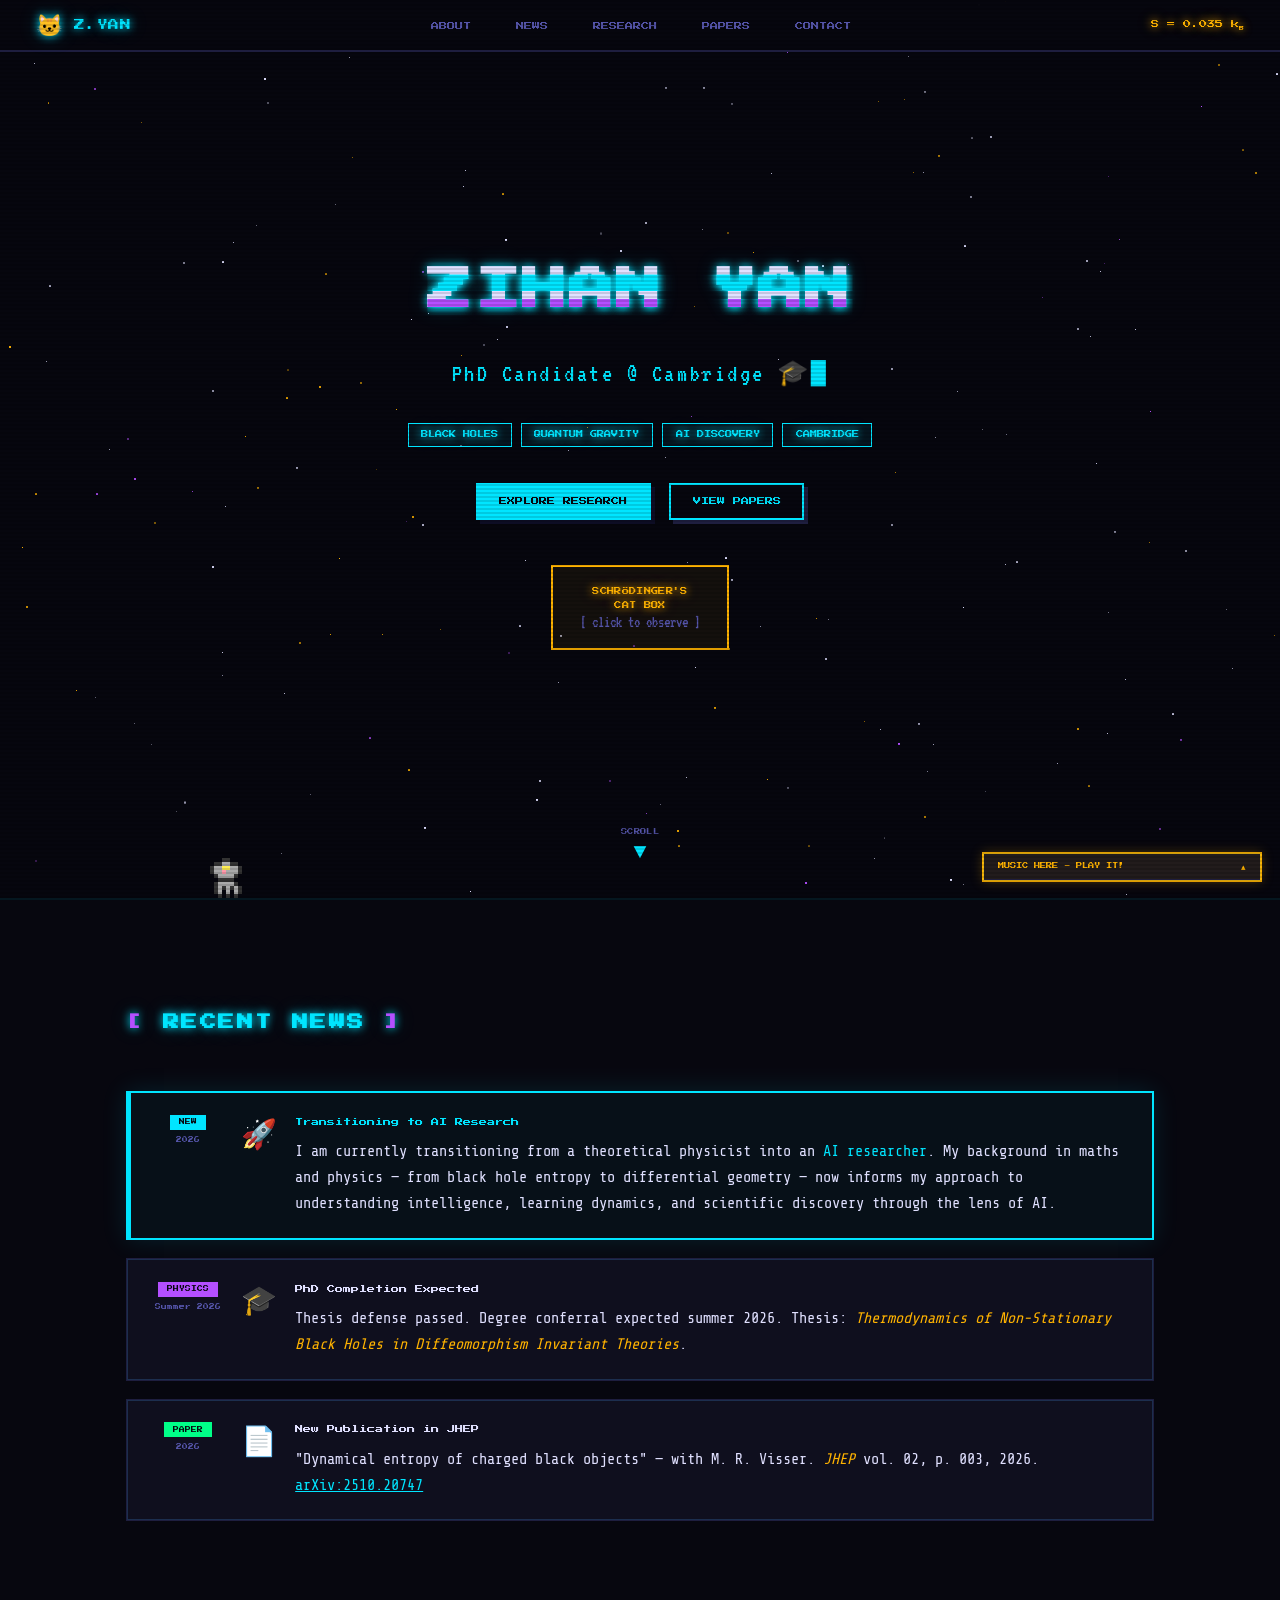
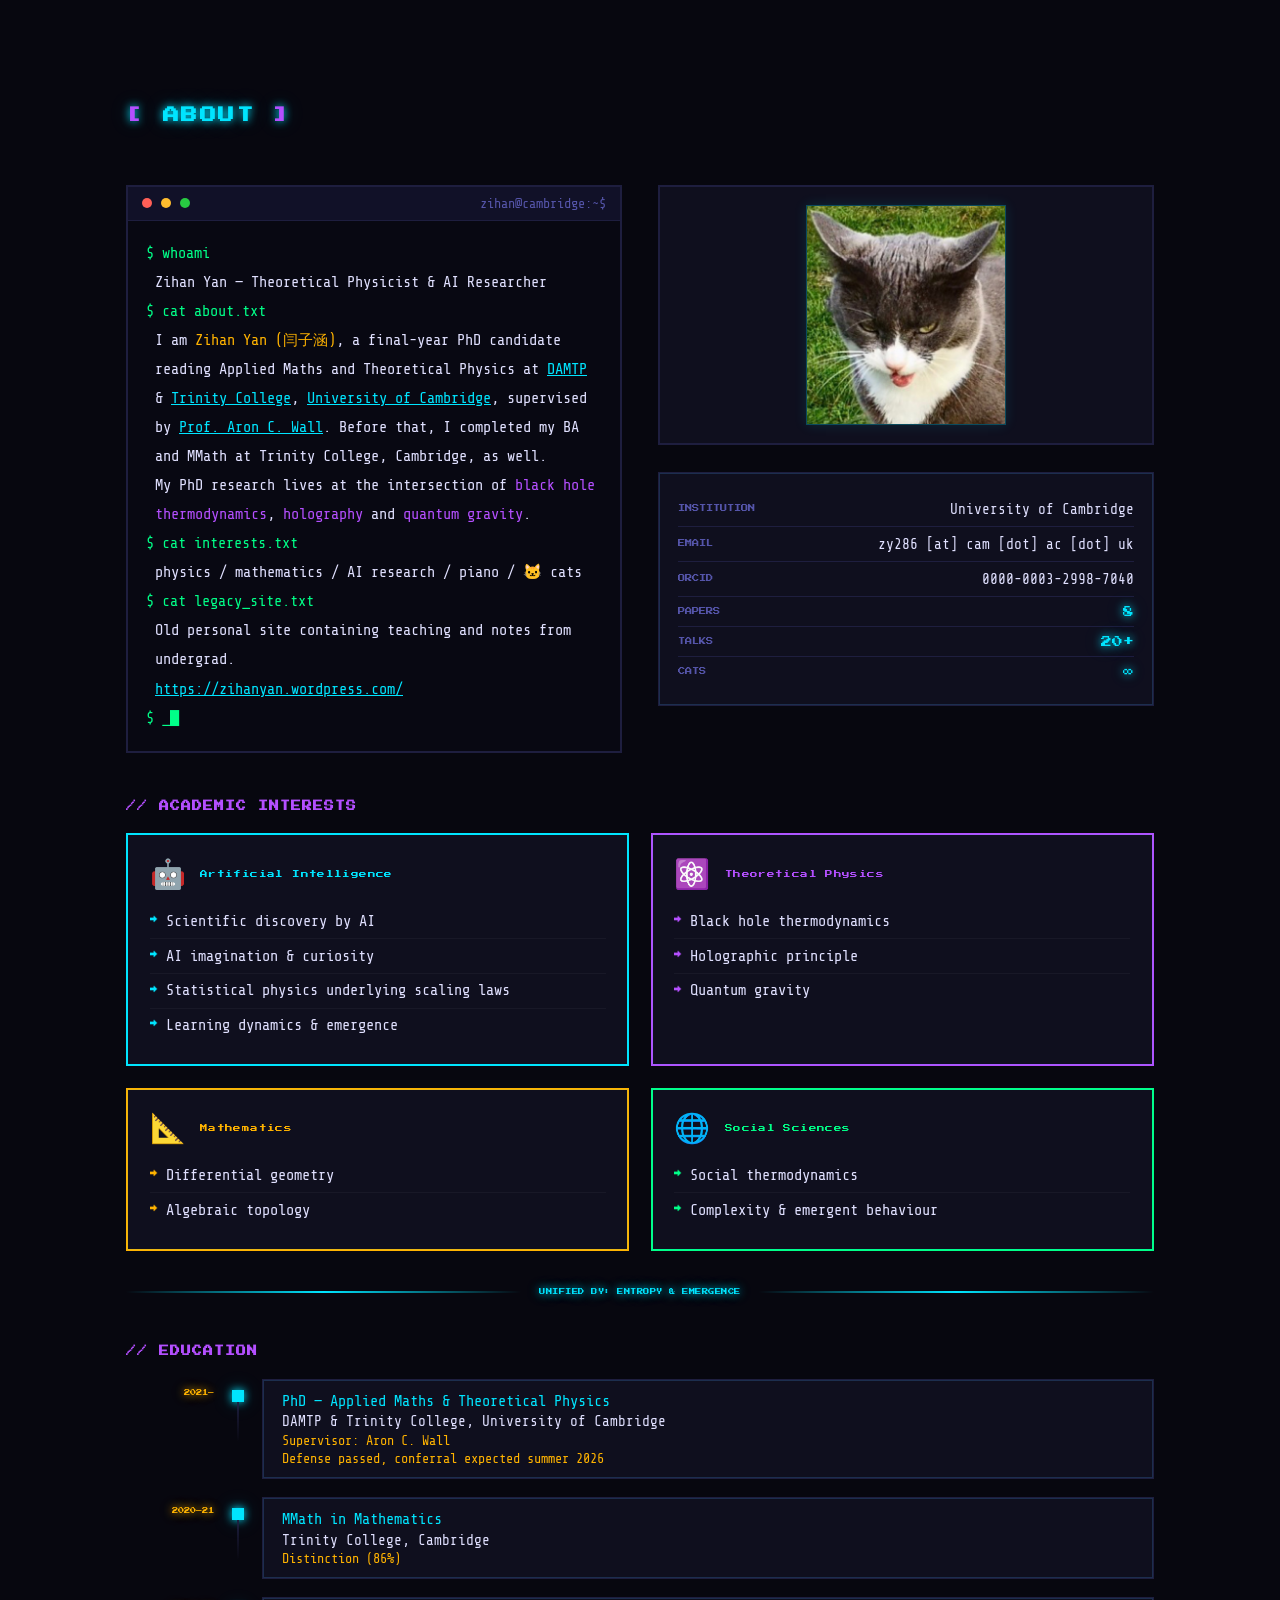
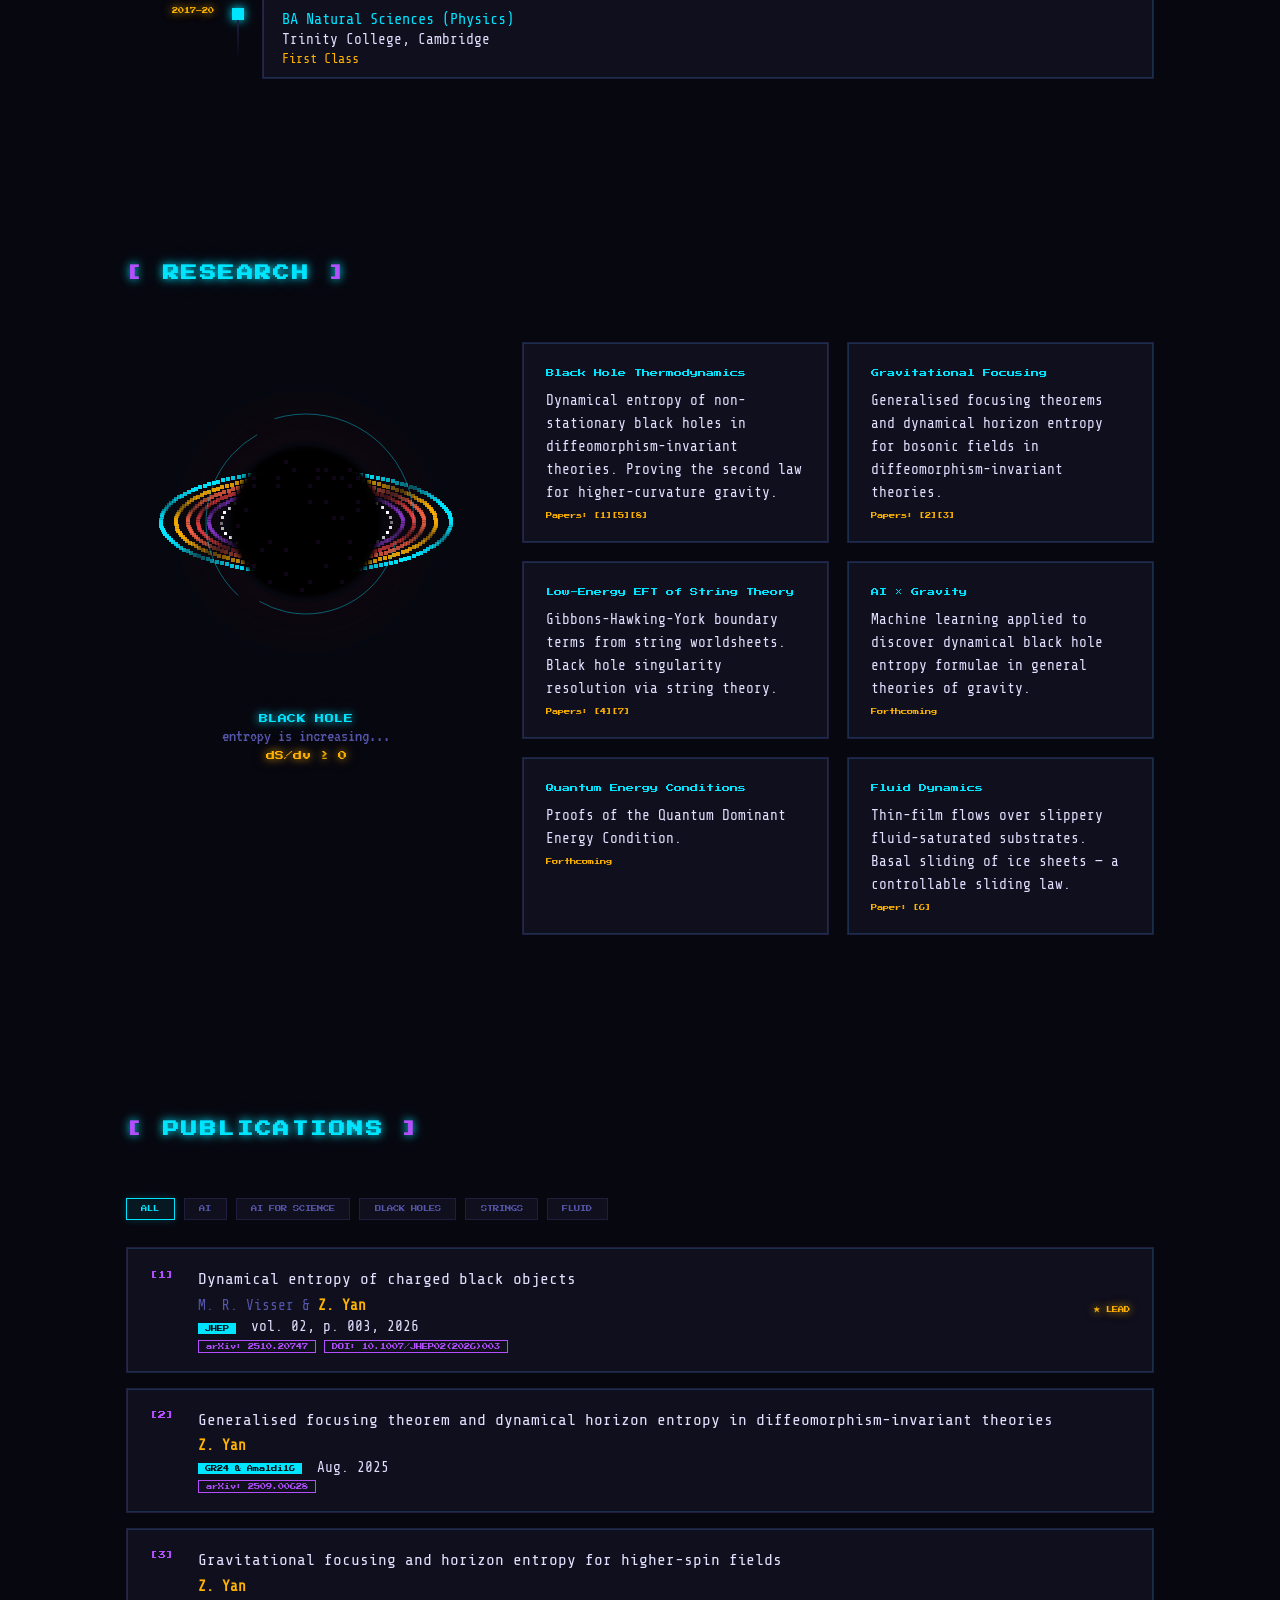
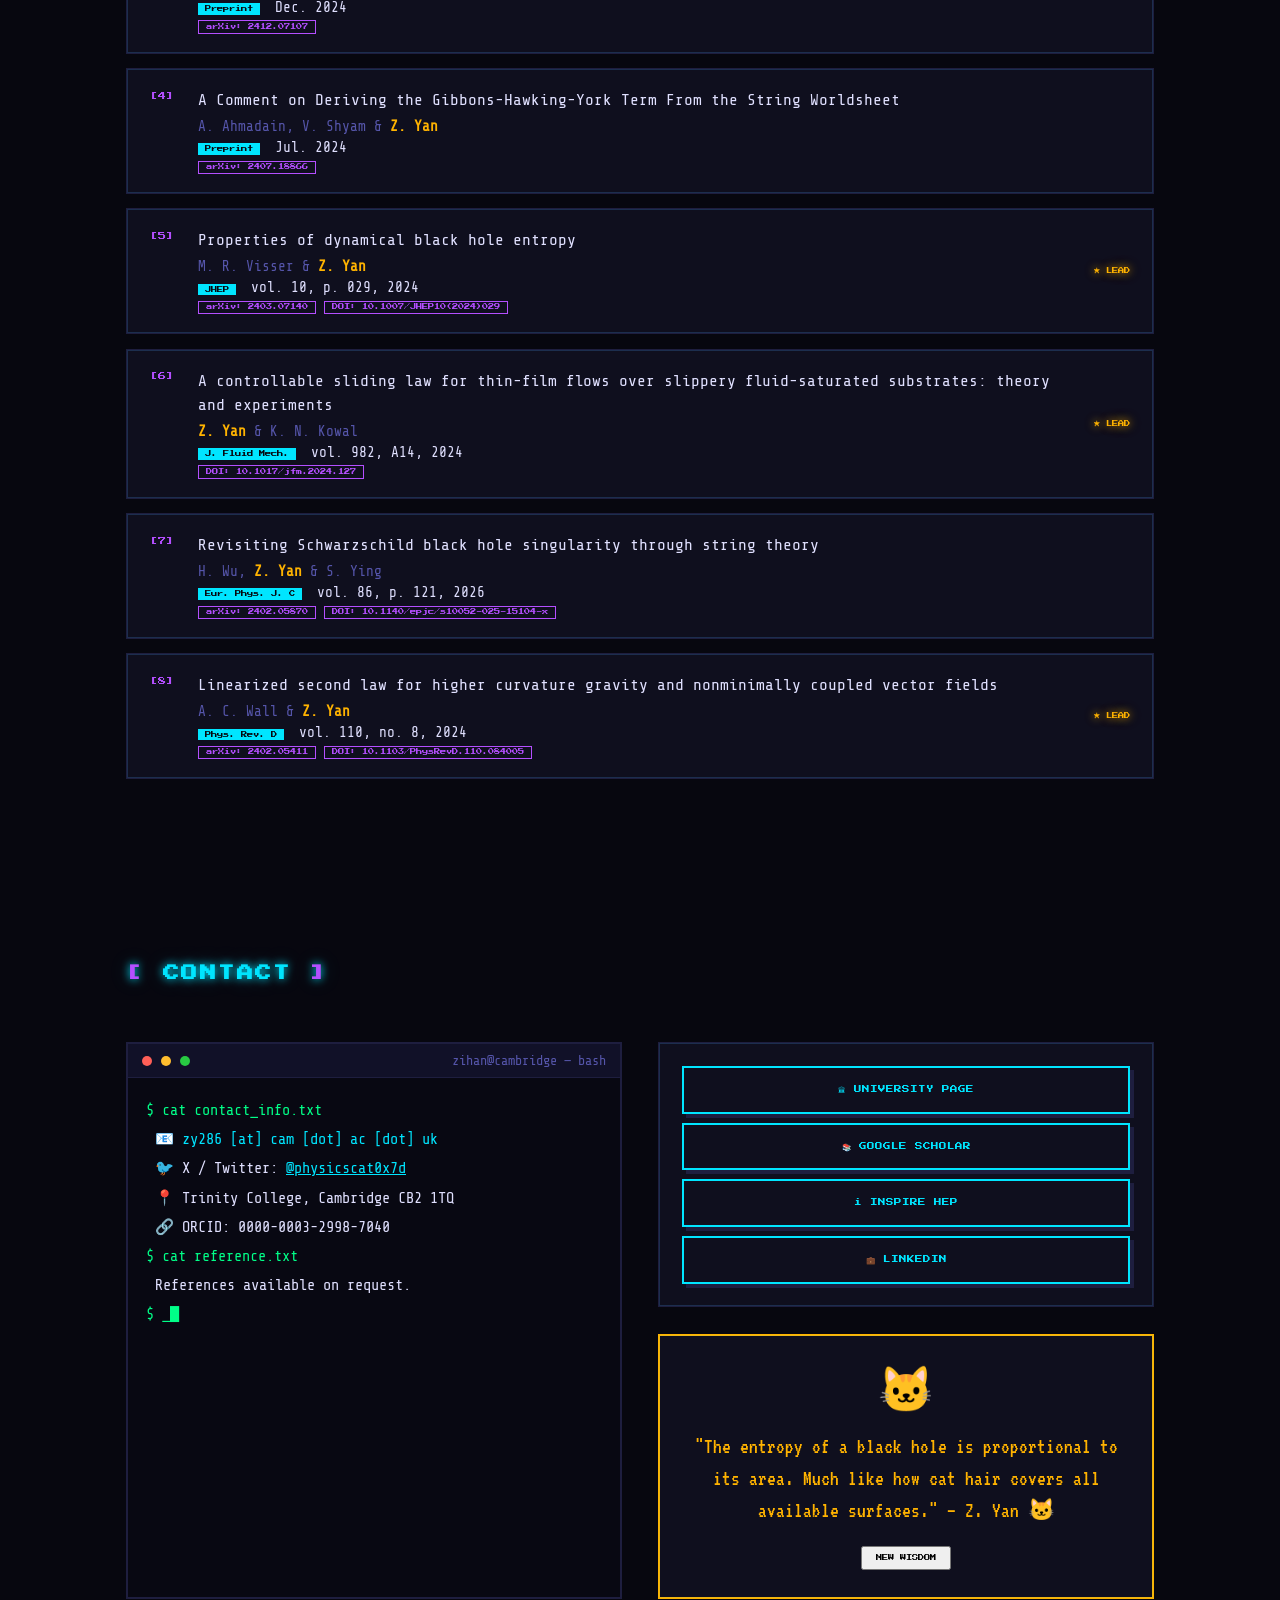
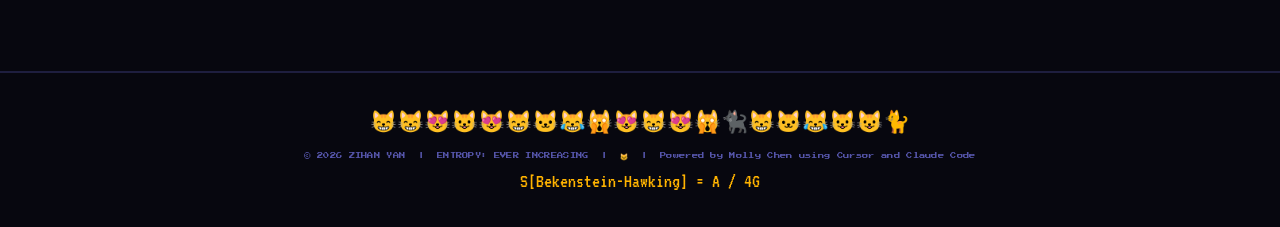
==== commit f533b484: "mobile viewing improvements" ====
--- a/index.html
+++ b/index.html
@@ -67,6 +67,18 @@
     <li><a href="#publications">PAPERS</a></li>
     <li><a href="#contact">CONTACT</a></li>
   </ul>
+  <button type="button" class="nav-menu-toggle" id="nav-menu-toggle" aria-expanded="false" aria-controls="nav-mobile-panel" aria-label="Open menu">
+    <span class="nav-menu-toggle__icon" aria-hidden="true">≡</span>
+  </button>
+  <div id="nav-mobile-panel" class="nav-mobile-panel" aria-hidden="true">
+    <ul class="nav-links-mobile">
+      <li><a href="#about">ABOUT</a></li>
+      <li><a href="#news">NEWS</a></li>
+      <li><a href="#research">RESEARCH</a></li>
+      <li><a href="#publications">PAPERS</a></li>
+      <li><a href="#contact">CONTACT</a></li>
+    </ul>
+  </div>
   <div class="entropy-counter">
     S = <span id="entropy-val">0.000</span>
     <span class="entropy-unit">k<sub>B</sub></span>
--- a/style.css
+++ b/style.css
@@ -122,9 +122,47 @@
 }
 .entropy-unit sub { font-size: .6em; }
 
+/* Mobile nav toggle + panel — inactive on desktop via display:none */
+.nav-menu-toggle {
+  display: none;
+  align-items: center;
+  justify-content: center;
+  min-width: 44px;
+  min-height: 44px;
+  padding: 0 .5rem;
+  background: transparent;
+  border: 2px solid var(--border);
+  color: var(--cyan);
+  font-family: var(--pixel);
+  font-size: .55rem;
+  line-height: 1;
+  cursor: pointer;
+  flex-shrink: 0;
+  -webkit-tap-highlight-color: transparent;
+  transition: border-color .2s, box-shadow .2s;
+}
+.nav-menu-toggle:hover {
+  border-color: var(--cyan);
+  box-shadow: 0 0 8px rgba(0,229,255,.2);
+}
+.nav-menu-toggle__icon {
+  display: block;
+  transform: translateY(-1px);
+}
+.nav-mobile-panel {
+  display: none;
+}
+.nav-links-mobile {
+  list-style: none;
+  margin: 0;
+  padding: 0;
+}
+
 /* ── HERO ────────────────────────────────────────────────── */
 #hero {
-  position: relative; height: 100vh;
+  position: relative;
+  height: 100vh;
+  height: 100dvh;
   display: flex; align-items: center; justify-content: center;
   overflow: hidden;
 }
@@ -411,6 +449,8 @@
 #blackhole-canvas {
   image-rendering: pixelated;
   cursor: pointer;
+  max-width: 100%;
+  height: auto;
 }
 .bh-label {
   font-size: .5rem; color: var(--cyan);
@@ -740,15 +780,49 @@
 .news-badge--paper { background: var(--green);   color: var(--bg); }
 
 .news-date { font-family: var(--pixel); font-size: .32rem; color: var(--dim); text-align: center; }
-.news-icon { font-size: 1.6rem; align-self: flex-start; padding-top: .1rem; }
-
-.news-body { flex: 1; }
+.news-icon { font-size: 1.6rem; align-self: flex-start; padding-top: .1rem; flex-shrink: 0; }
+
+/* min-width:0 让 flex 子项能收缩，正文才能占满剩余宽度并正常换行 */
+.news-body { flex: 1; min-width: 0; }
 .news-title {
   font-family: var(--pixel); font-size: .45rem;
   color: var(--white); line-height: 1.8; margin-bottom: .5rem;
 }
-.news-text { font-size: .85rem; color: var(--white); line-height: 1.7; }
+.news-text { font-size: .85rem; color: var(--white); line-height: 1.7; overflow-wrap: anywhere; }
 .news-text em { color: var(--amber); font-style: italic; }
+
+/* 窄屏：徽章与图标占首行，正文单独一行通栏，避免「挤在右侧、每行只有几个词」 */
+@media (max-width: 640px) {
+  .news-item {
+    display: grid;
+    grid-template-columns: minmax(0, 1fr) auto;
+    align-items: start;
+    column-gap: 0.75rem;
+    row-gap: 0.65rem;
+    padding: 1rem 1rem;
+  }
+  .news-meta {
+    grid-column: 1;
+    grid-row: 1;
+    flex-direction: row;
+    flex-wrap: wrap;
+    align-items: center;
+    justify-content: flex-start;
+    gap: 0.45rem 0.65rem;
+    min-width: 0;
+  }
+  .news-icon {
+    grid-column: 2;
+    grid-row: 1;
+    justify-self: end;
+    padding-top: 0;
+  }
+  .news-body {
+    grid-column: 1 / -1;
+    grid-row: 2;
+    min-width: 0;
+  }
+}
 
 /* ── ACADEMIC INTERESTS ───────────────────────────────────── */
 .interests-grid {
@@ -829,9 +903,94 @@
 }
 
 /* ── RESPONSIVE ──────────────────────────────────────────── */
+@media (min-width: 501px) {
+  .nav-mobile-panel.is-open {
+    display: none !important;
+  }
+}
+
 @media (max-width: 500px) {
   .nav-links { display: none; }
+  .nav-menu-toggle { display: flex; }
+
+  .nav-mobile-panel {
+    position: fixed;
+    top: 52px;
+    left: 0;
+    right: 0;
+    bottom: 0;
+    z-index: 2500;
+    display: none;
+    overflow-y: auto;
+    -webkit-overflow-scrolling: touch;
+    padding: 1rem 1.25rem 2rem;
+    padding-bottom: max(2rem, env(safe-area-inset-bottom));
+    background: rgba(7, 7, 15, 0.98);
+    border-bottom: 2px solid var(--border);
+    backdrop-filter: blur(10px);
+  }
+  .nav-mobile-panel.is-open {
+    display: block;
+  }
+  .nav-links-mobile a {
+    display: block;
+    font-family: var(--pixel);
+    font-size: .5rem;
+    color: var(--dim);
+    padding: 1rem 0.75rem;
+    border-bottom: 1px solid var(--border);
+    transition: color .2s, text-shadow .2s;
+    -webkit-tap-highlight-color: transparent;
+  }
+  .nav-links-mobile li:last-child a {
+    border-bottom: none;
+  }
+  .nav-links-mobile a:hover,
+  .nav-links-mobile a:focus-visible {
+    color: var(--cyan);
+    text-shadow: var(--glow-c);
+    outline: none;
+  }
+
   .hero-buttons { flex-direction: column; align-items: center; }
-  #music-player { width: min(280px, calc(100vw - 1rem)); }
+  .hero-buttons .pixel-btn {
+    min-height: 44px;
+    display: inline-flex;
+    align-items: center;
+    justify-content: center;
+  }
+  #music-player {
+    width: min(280px, calc(100vw - 1rem));
+    right: max(0.5rem, env(safe-area-inset-right));
+    bottom: max(0.75rem, env(safe-area-inset-bottom));
+  }
   .player-credit { font-size: 0.65rem; max-height: 4.8rem; }
-}
+
+  .interests-connector {
+    flex-direction: column;
+    gap: 0.75rem;
+  }
+  .interests-connector .connector-line {
+    width: 100%;
+    height: 2px;
+    flex: none;
+  }
+  .connector-label {
+    white-space: normal;
+    text-align: center;
+    line-height: 1.9;
+    max-width: 100%;
+  }
+
+  .pub-leading { white-space: normal; }
+
+  .filter-btn {
+    min-height: 44px;
+    padding: 0.45rem 0.9rem;
+  }
+
+  .footer-text {
+    line-height: 1.9;
+    padding: 0 0.25rem;
+  }
+}
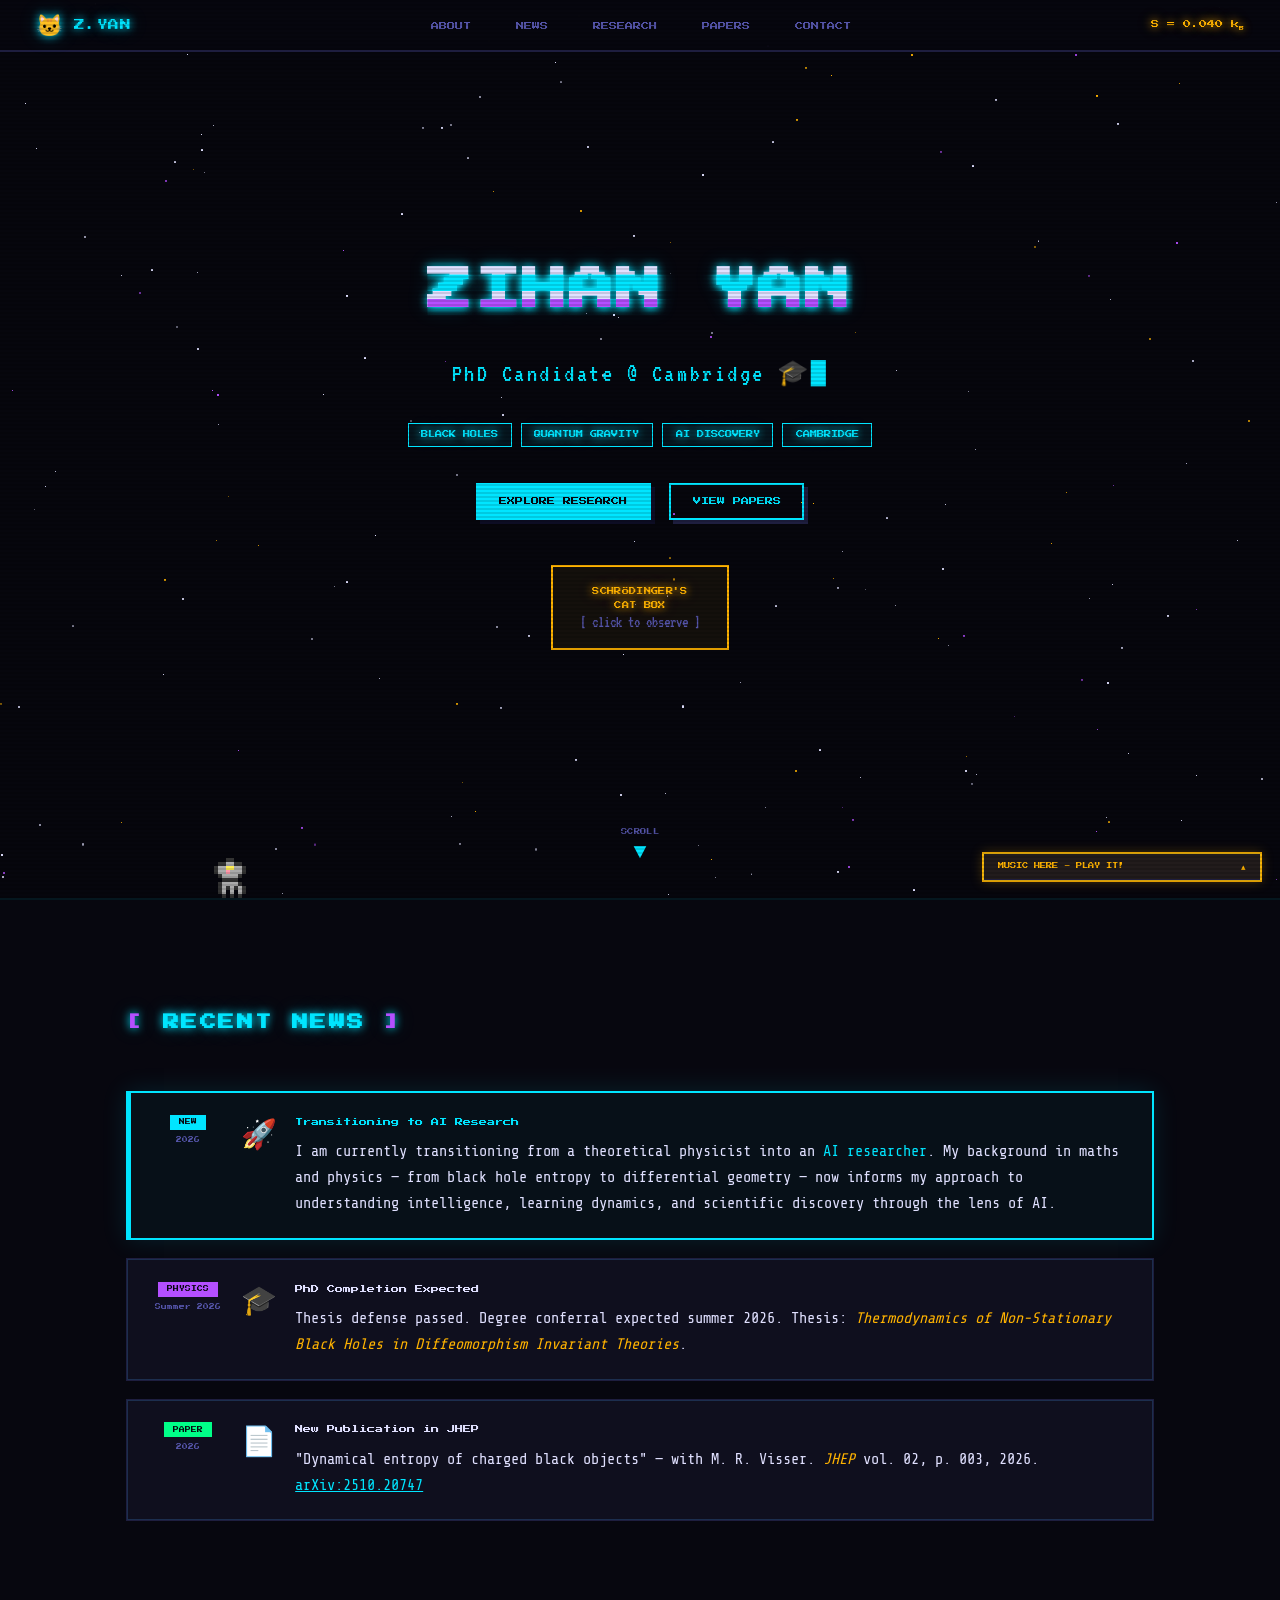
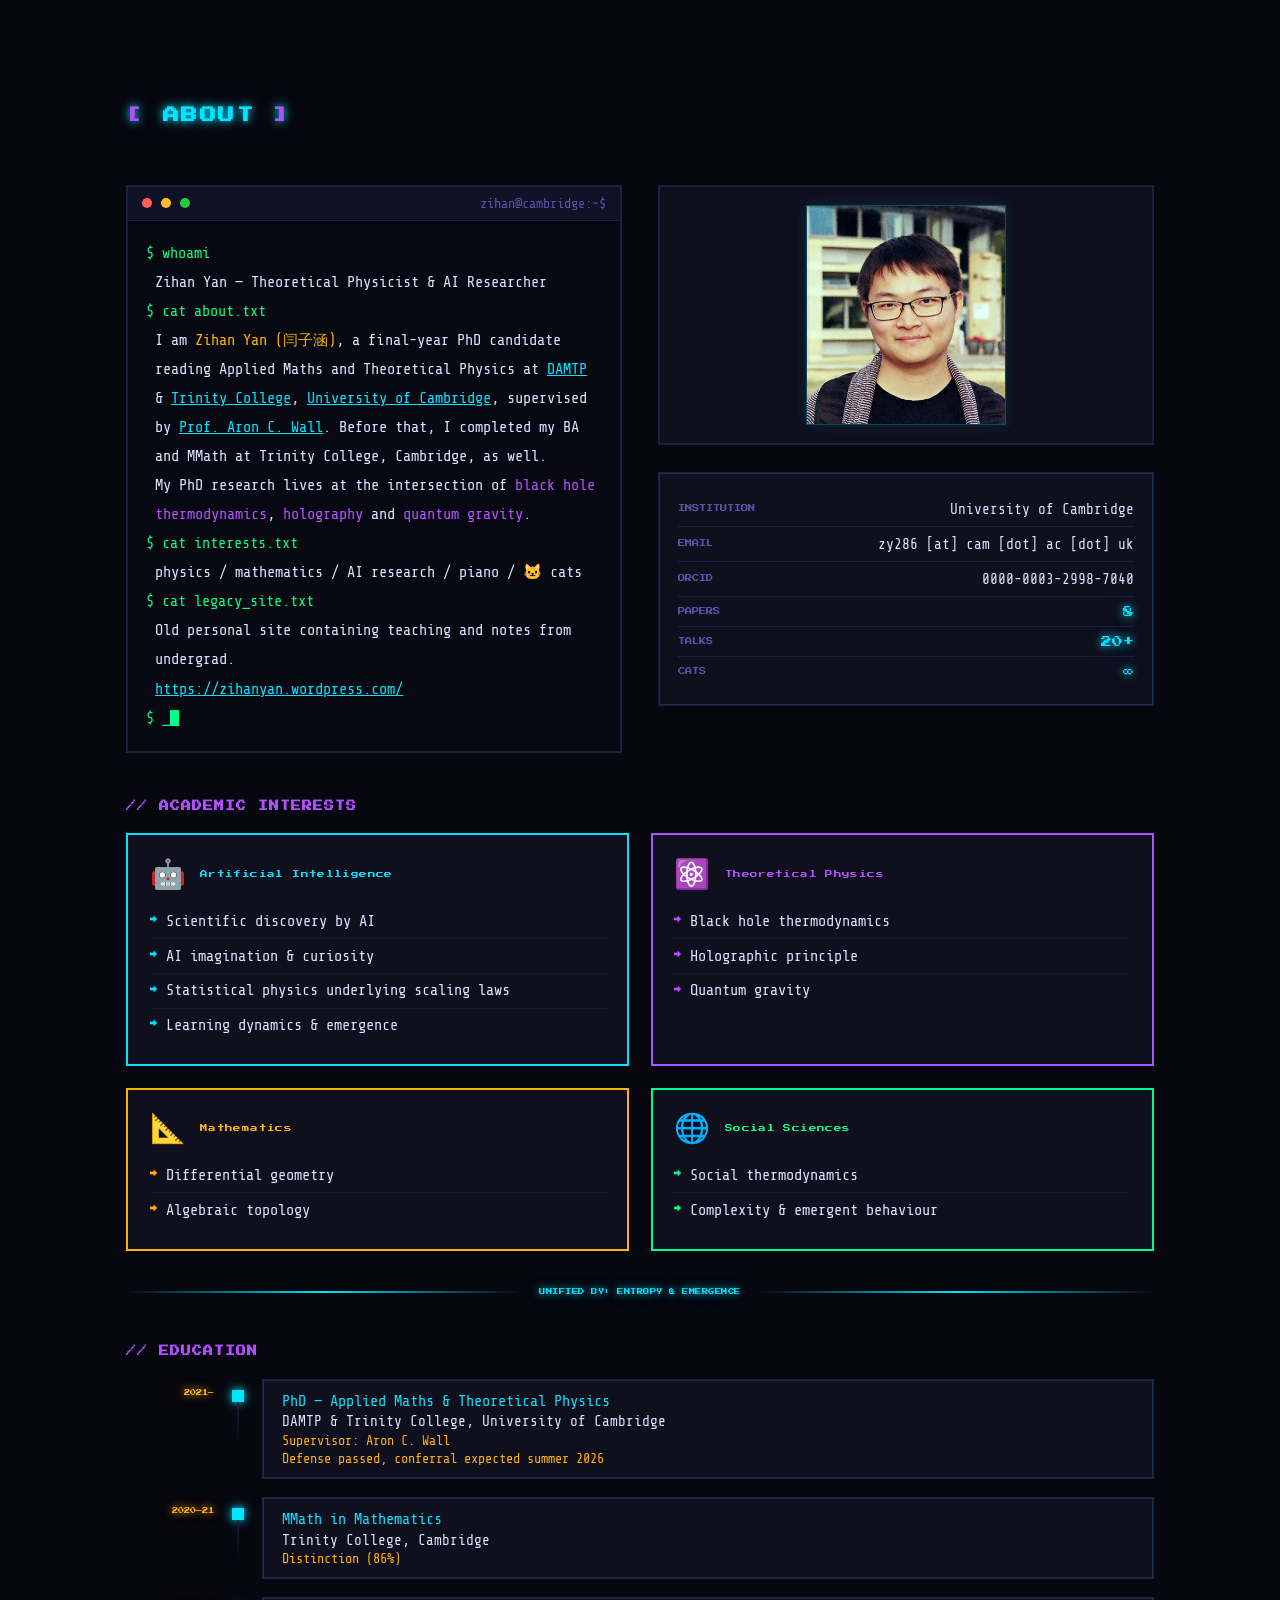
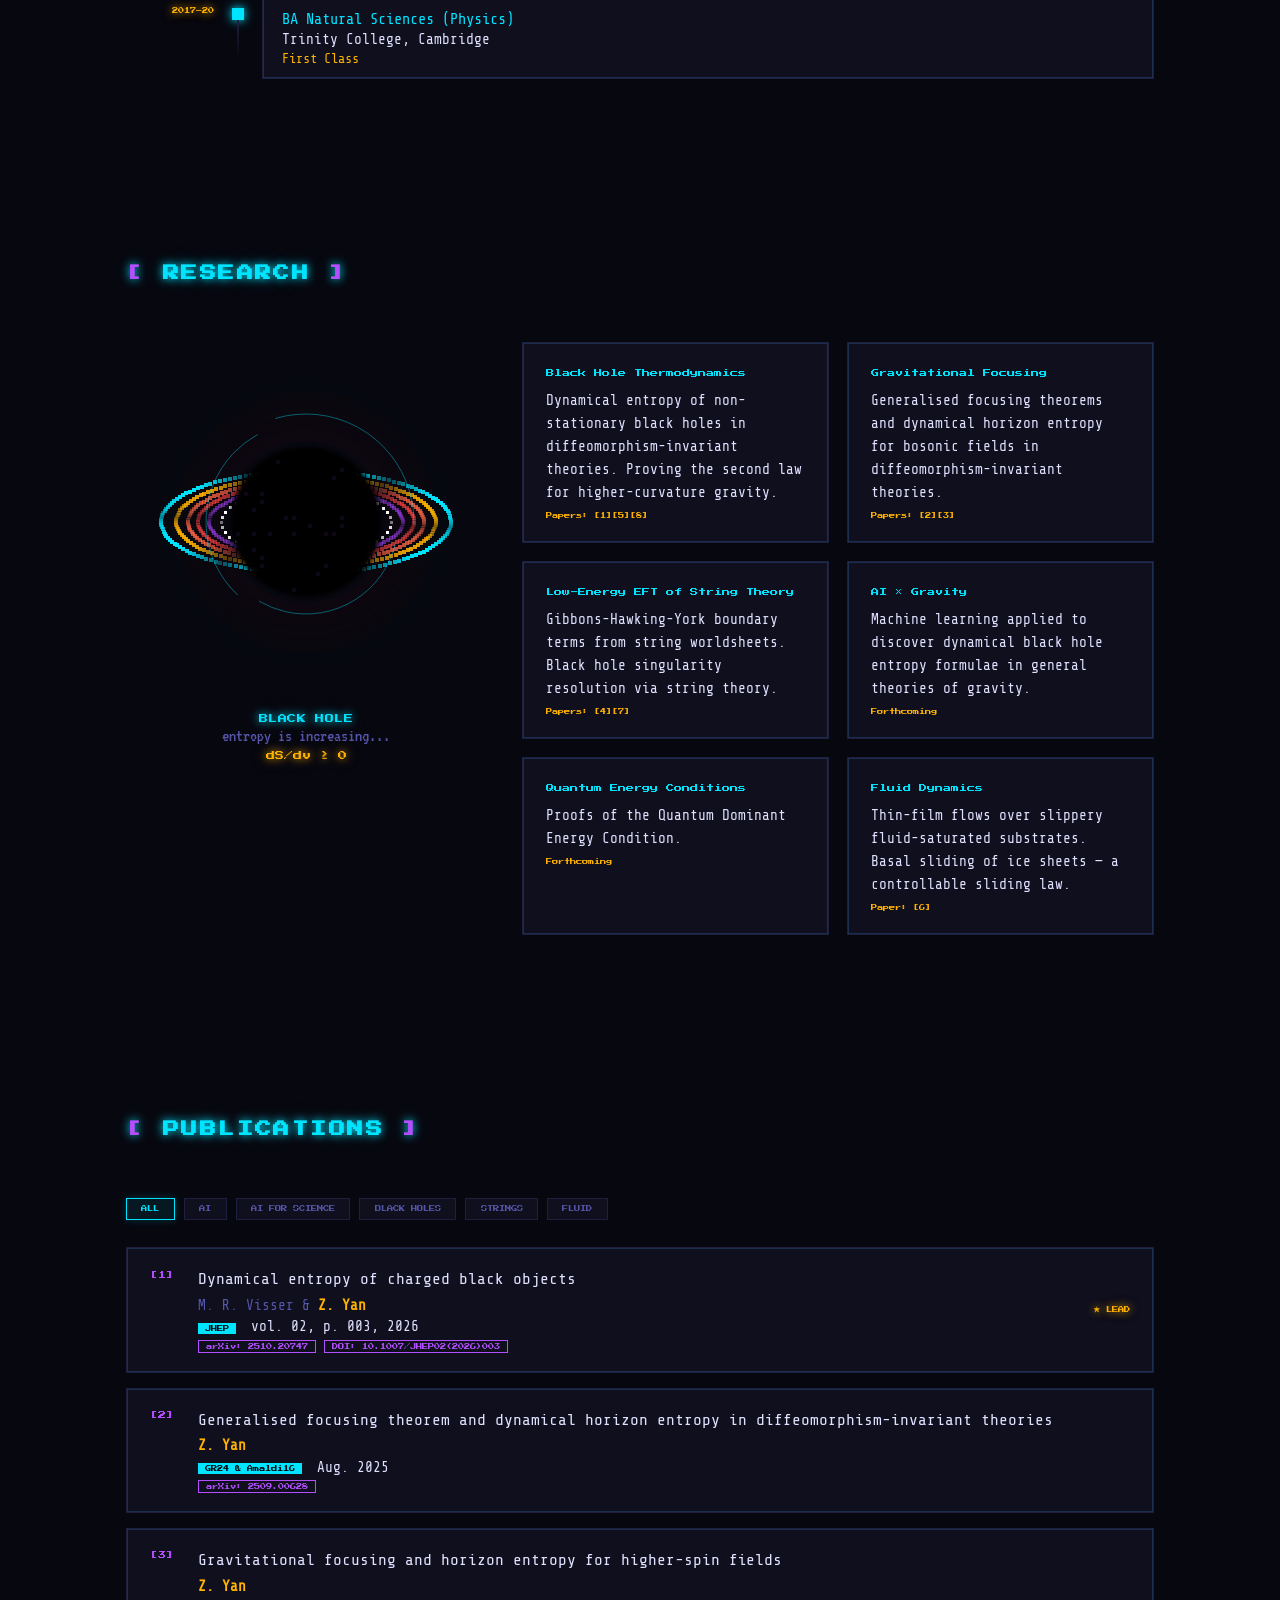
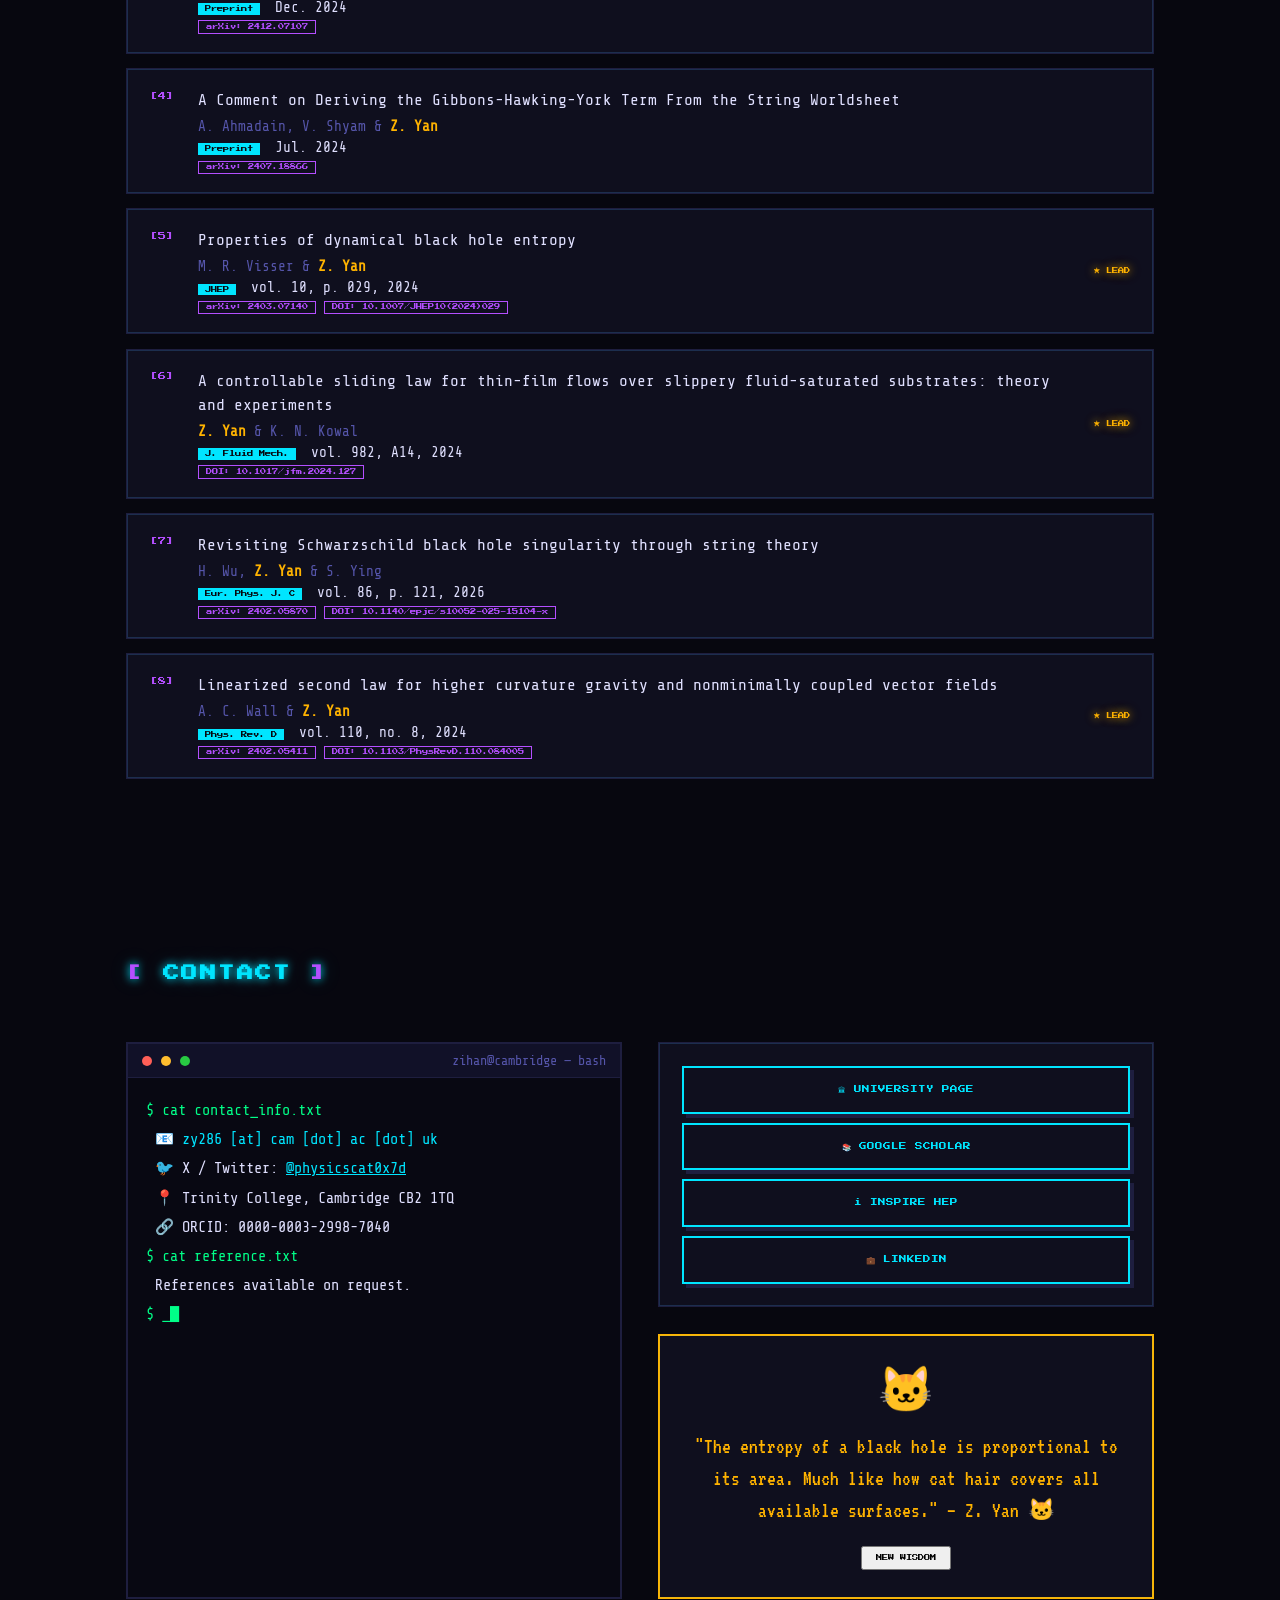
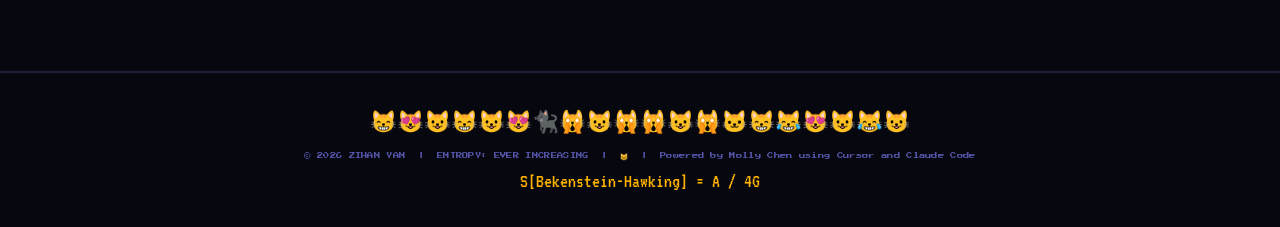
==== commit 037e9ca8: "icon and profile photo update" ====
--- a/index.html
+++ b/index.html
@@ -4,6 +4,8 @@
   <meta charset="UTF-8" />
   <meta name="viewport" content="width=device-width, initial-scale=1.0" />
   <title>Zihan Yan | Theoretical Physicist & AI Researcher</title>
+  <link rel="icon" href="favicon.png" type="image/png" sizes="any" />
+  <link rel="apple-touch-icon" href="favicon.png" />
   <link rel="preconnect" href="https://fonts.googleapis.com" />
   <link href="https://fonts.googleapis.com/css2?family=Press+Start+2P&family=VT323:wght@400&family=Share+Tech+Mono&display=swap" rel="stylesheet" />
   <link rel="stylesheet" href="style.css" />
@@ -210,9 +212,9 @@
           class="portrait-photo"
           id="portrait-photo"
           src="images/profile.png"
-          alt="Profile photo"
+          alt="Zihan Yan"
           width="200"
-          height="220"
+          height="206"
           loading="lazy"
           decoding="async"
         />
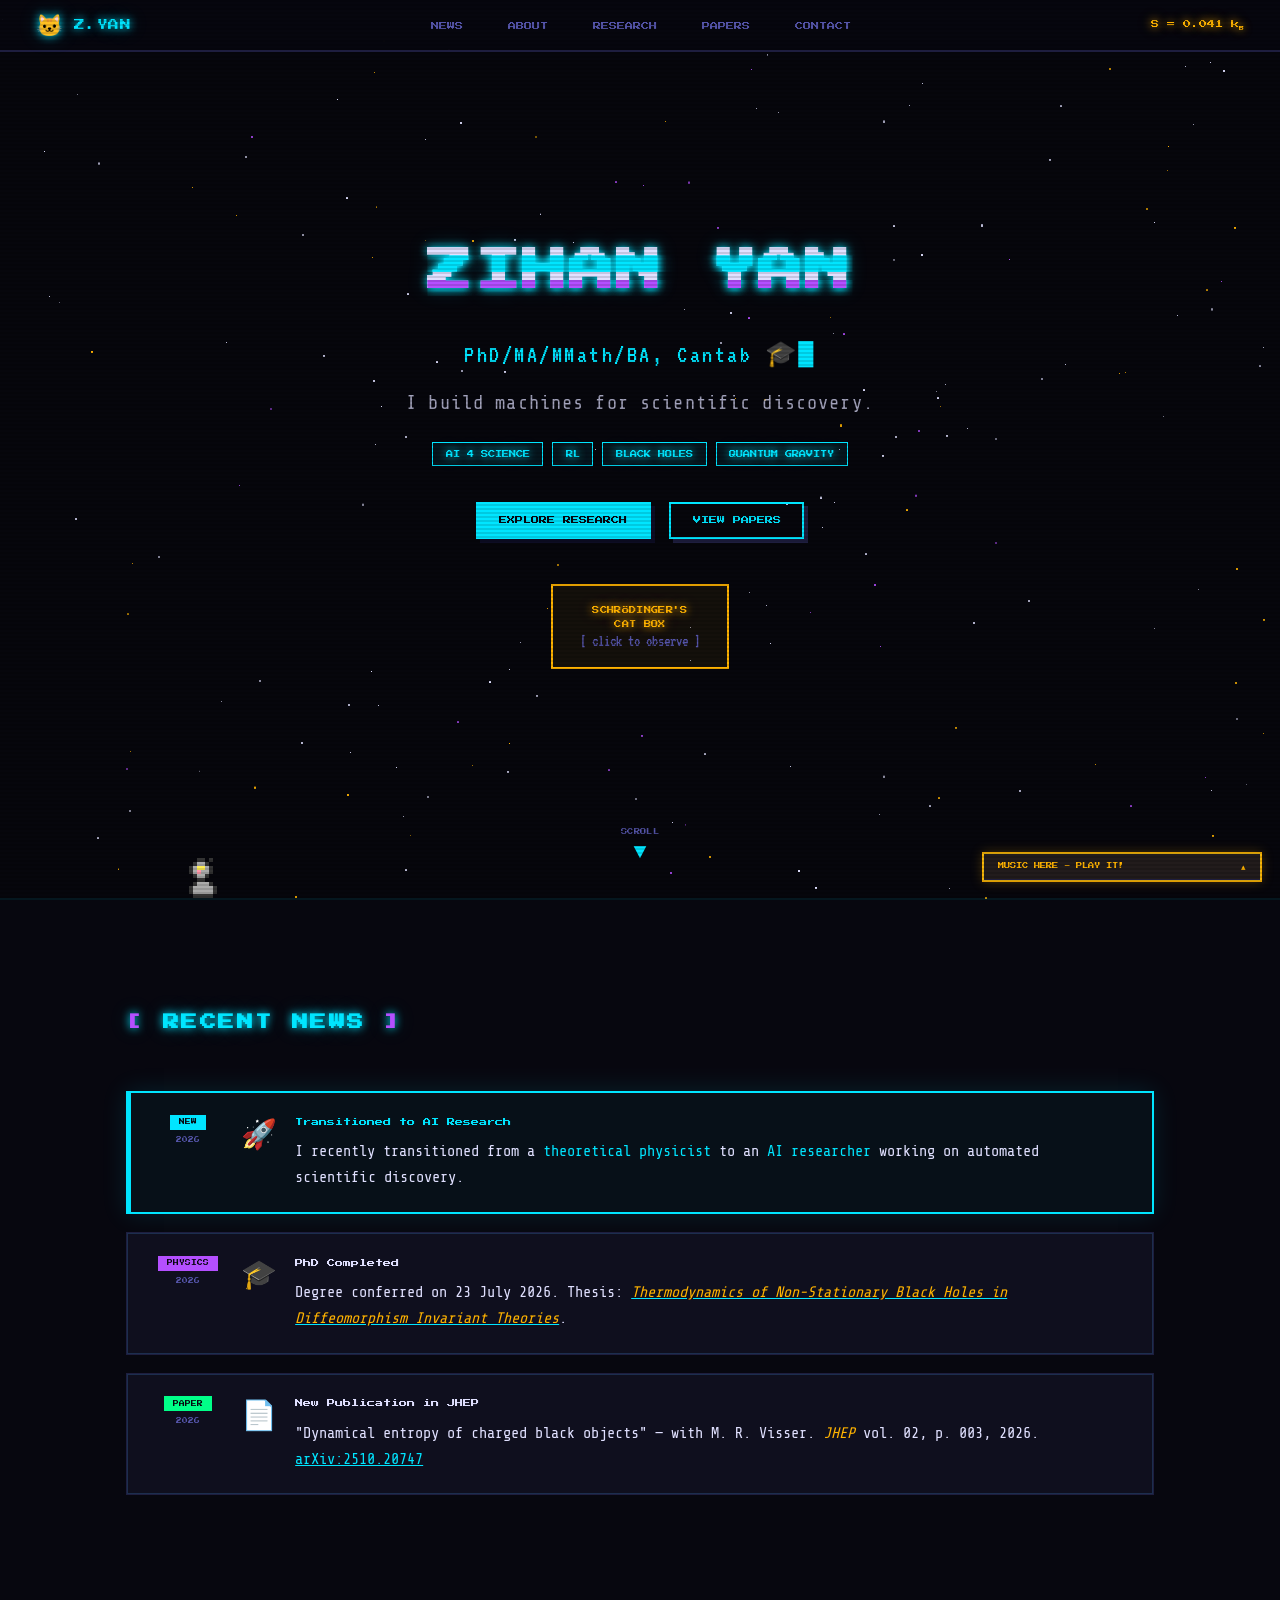
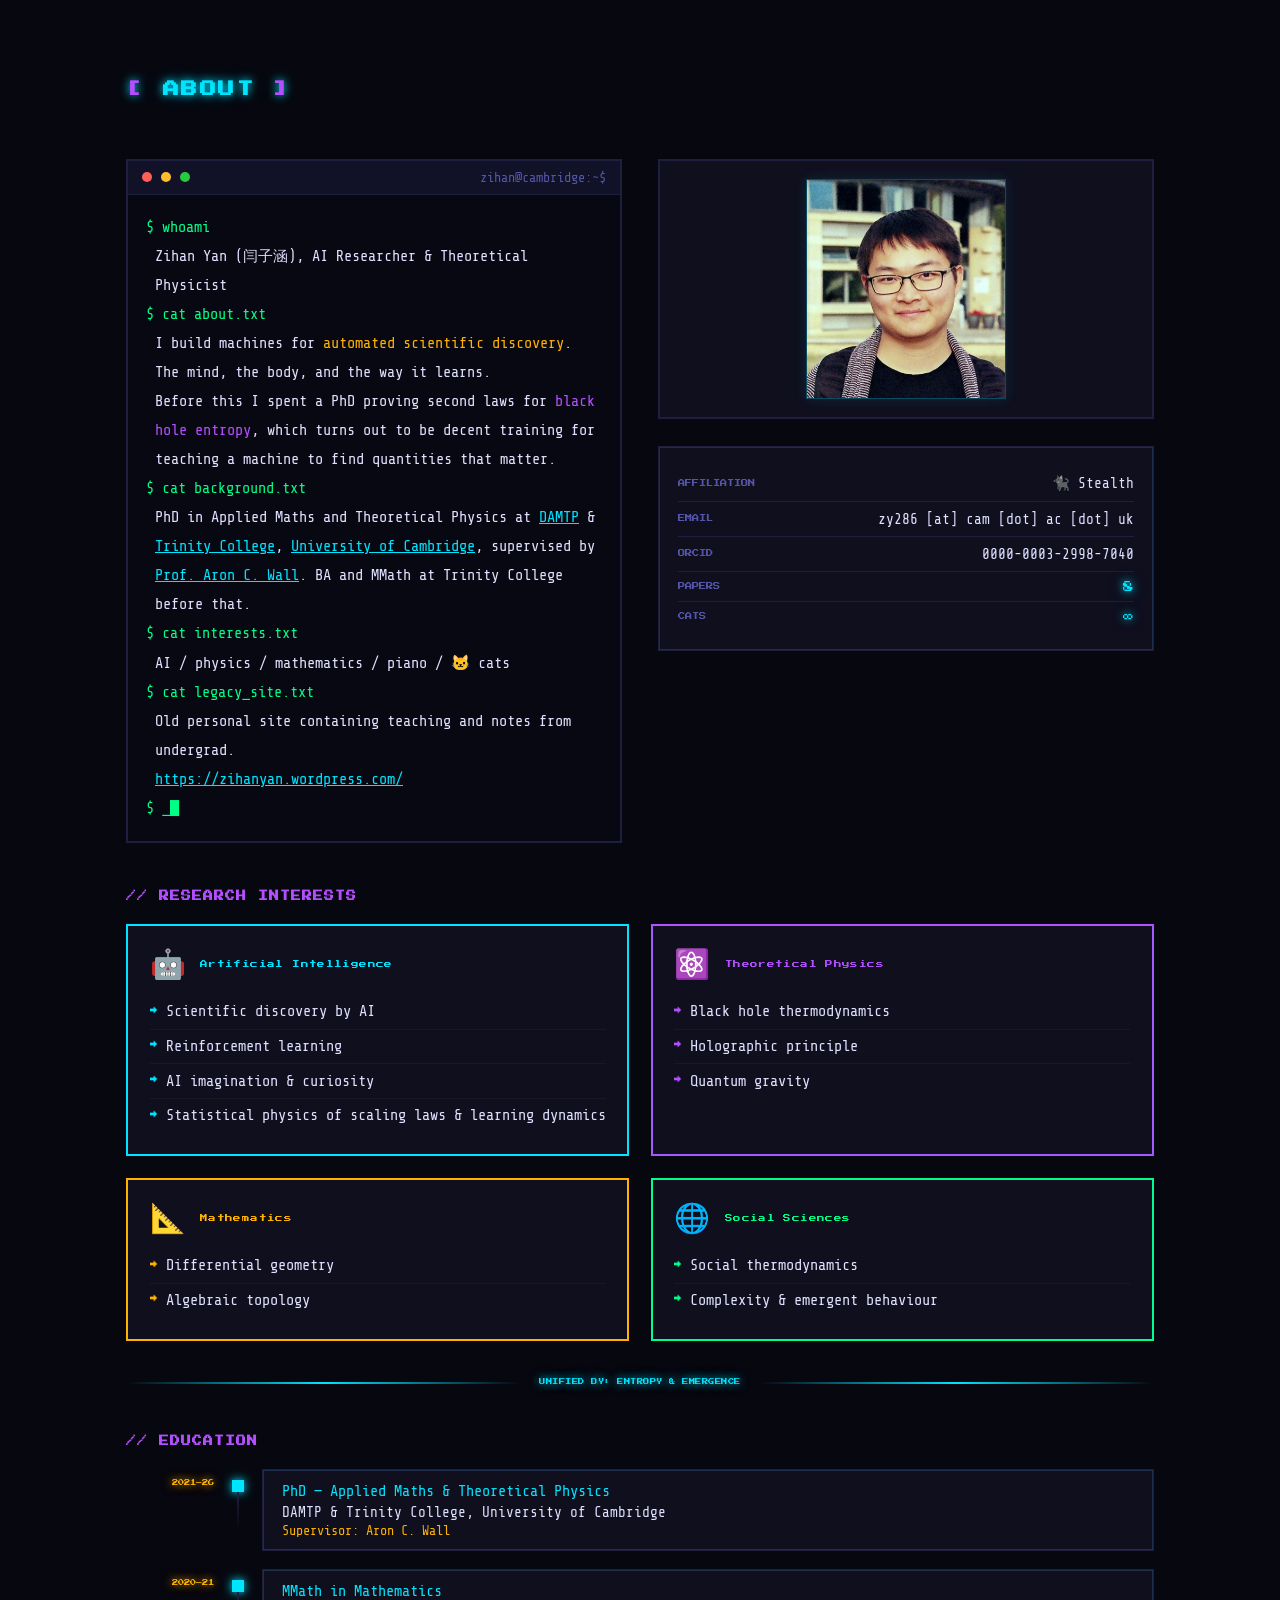
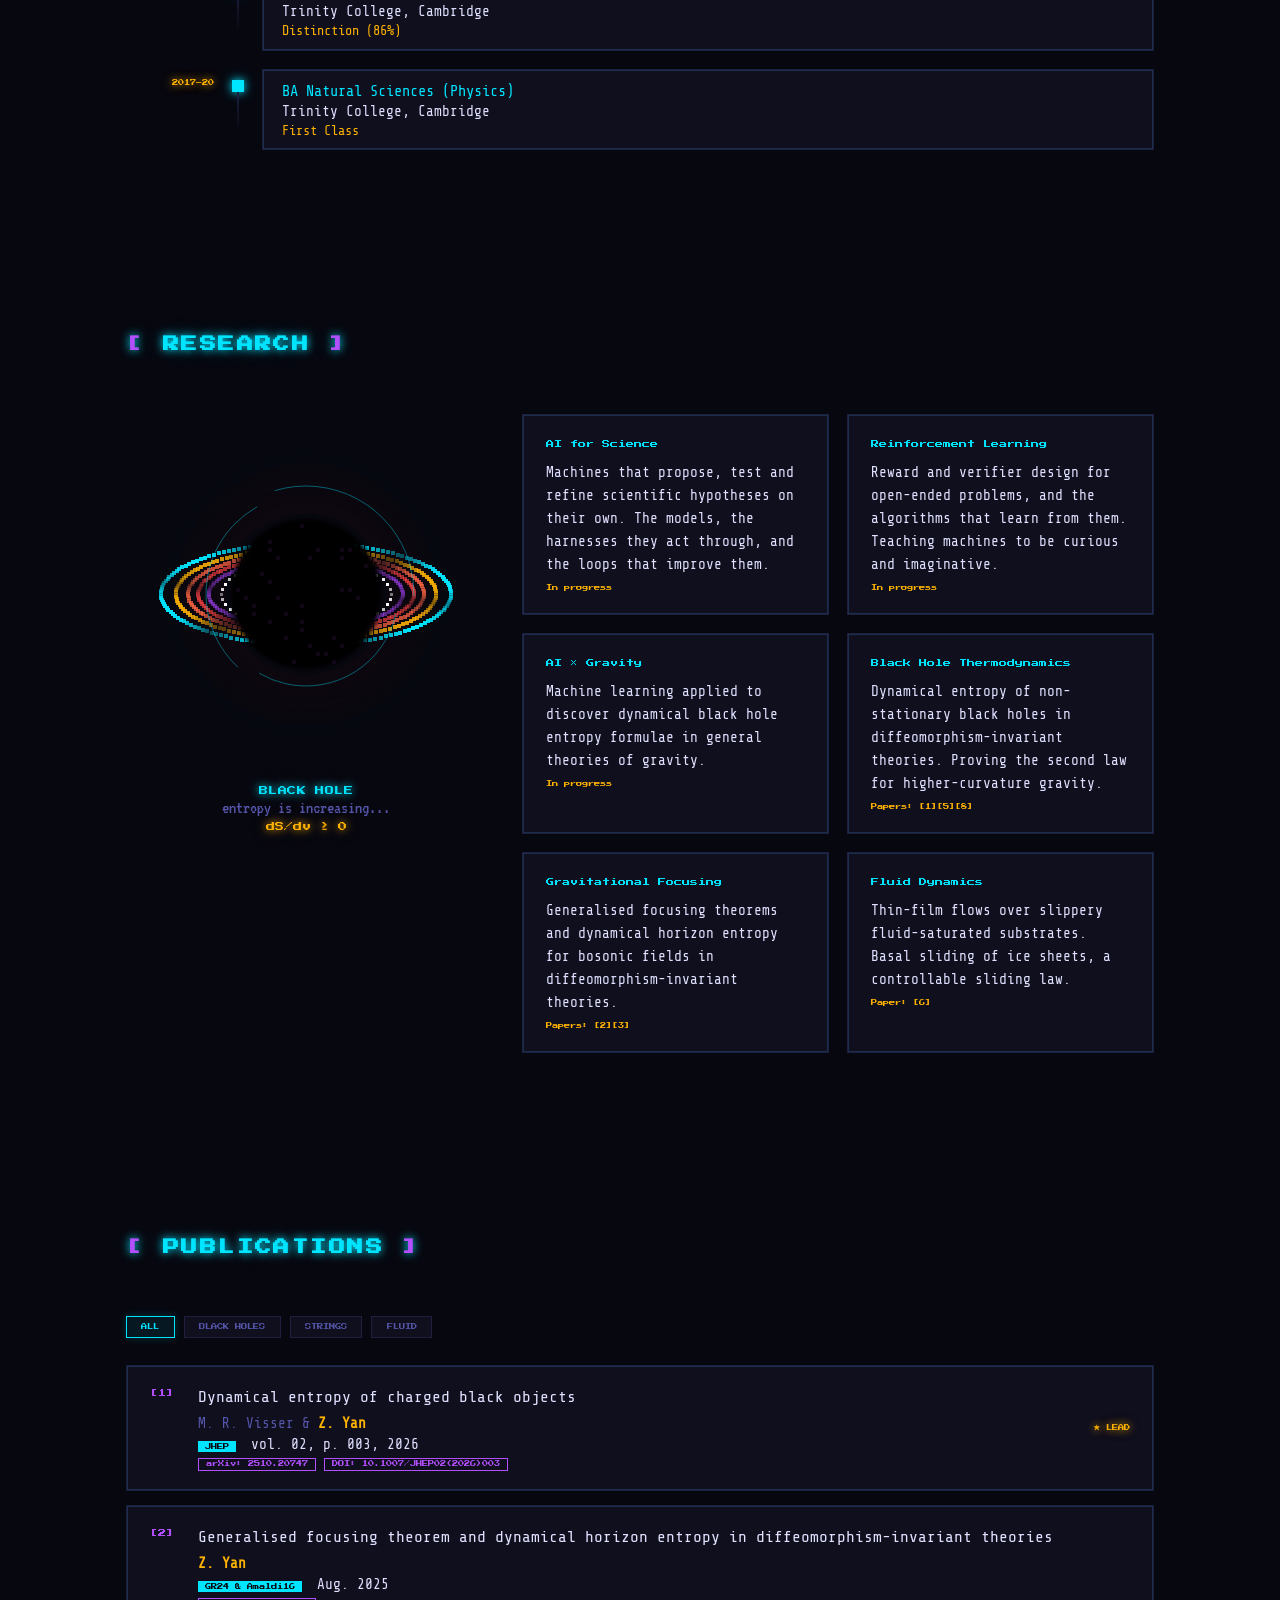
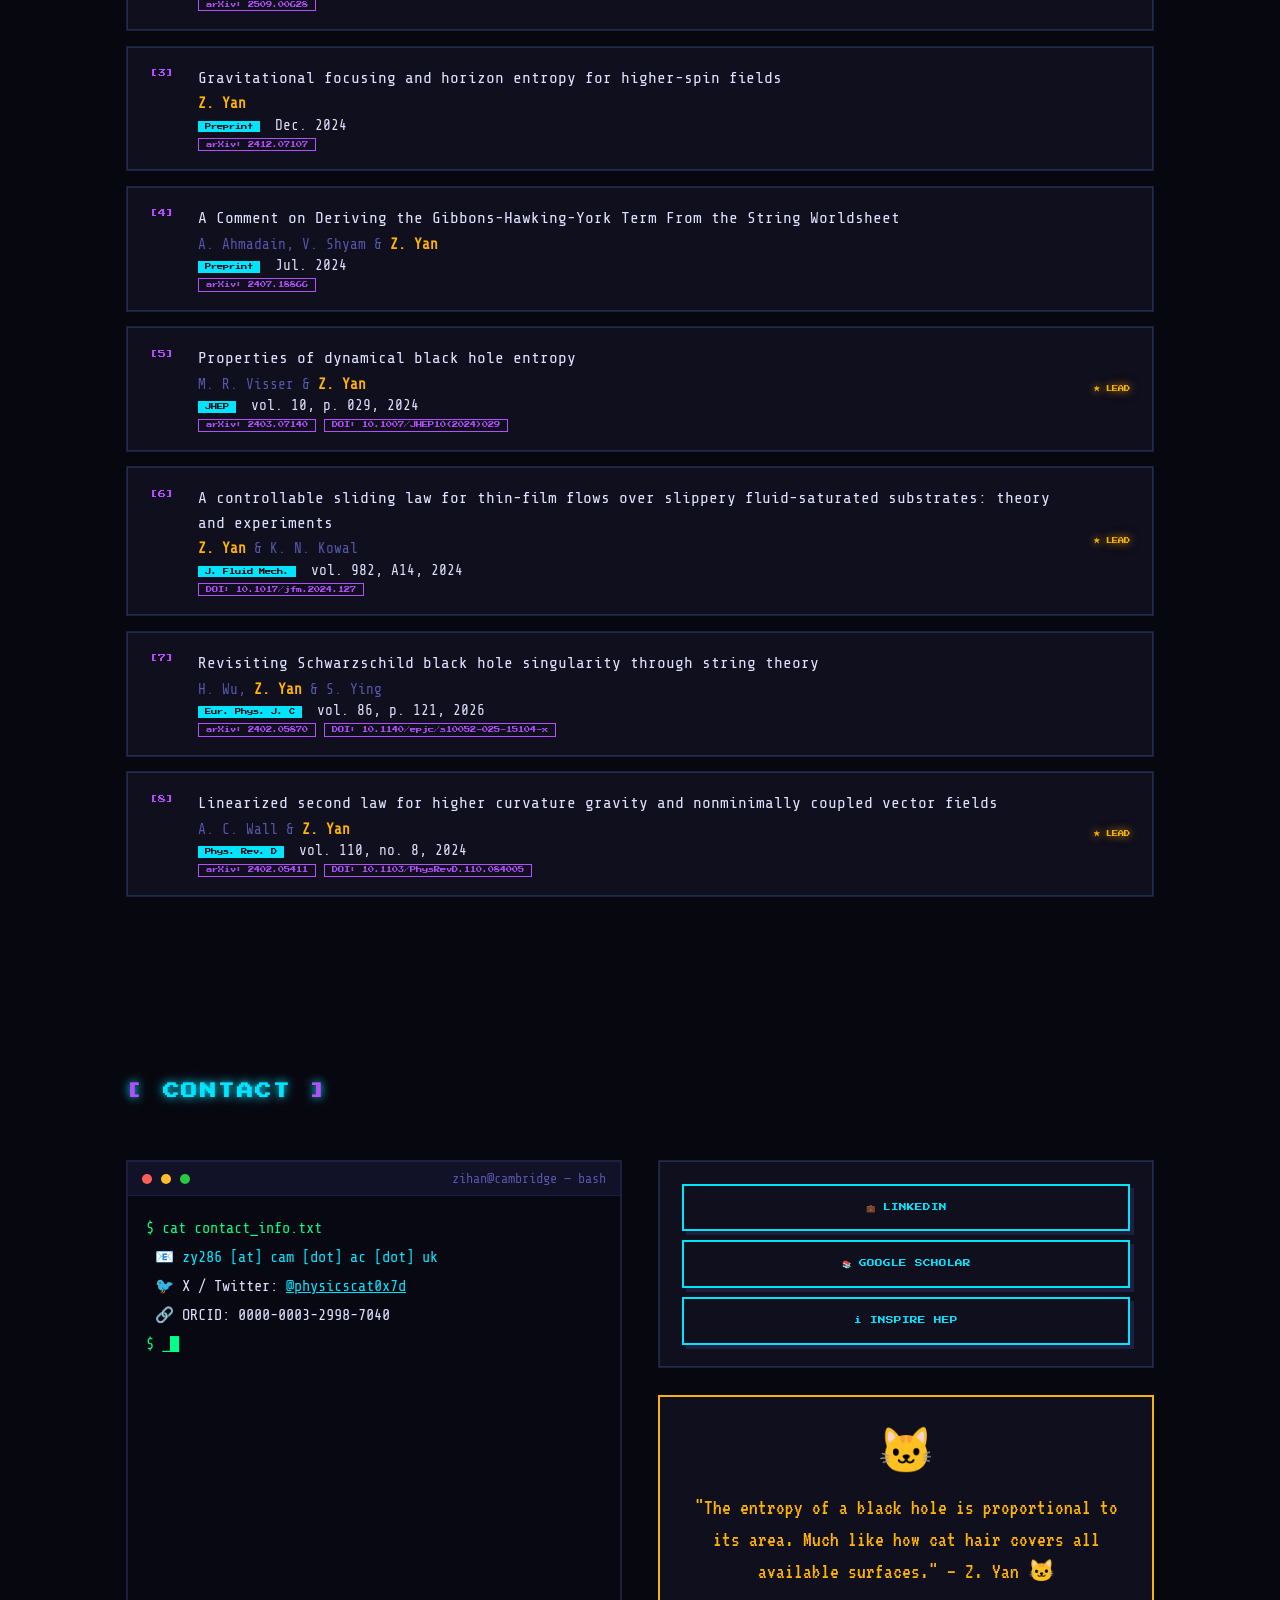
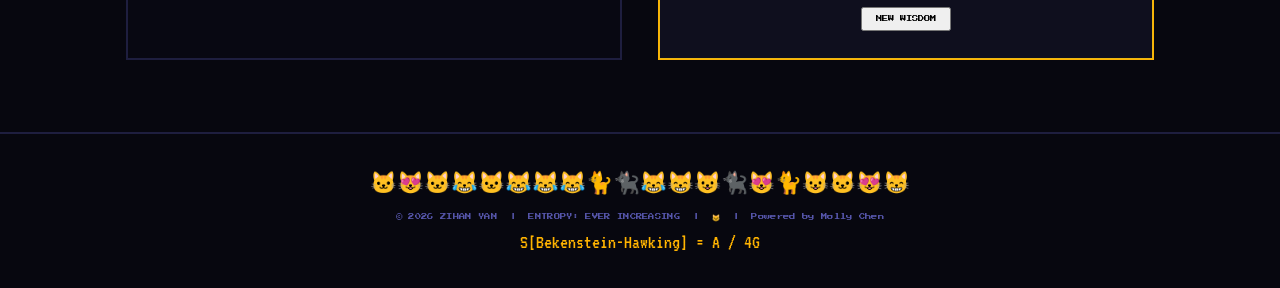
==== commit ccd641a8: "update 6 aug 2026" ====
--- a/index.html
+++ b/index.html
@@ -3,7 +3,7 @@
 <head>
   <meta charset="UTF-8" />
   <meta name="viewport" content="width=device-width, initial-scale=1.0" />
-  <title>Zihan Yan | Theoretical Physicist & AI Researcher</title>
+  <title>Zihan Yan | AI Researcher & Theoretical Physicist</title>
   <link rel="icon" href="favicon.png" type="image/png" sizes="any" />
   <link rel="apple-touch-icon" href="favicon.png" />
   <link rel="preconnect" href="https://fonts.googleapis.com" />
@@ -63,8 +63,8 @@
     <span class="press-start">Z.YAN</span>
   </div>
   <ul class="nav-links">
+    <li><a href="#news">NEWS</a></li>
     <li><a href="#about">ABOUT</a></li>
-    <li><a href="#news">NEWS</a></li>
     <li><a href="#research">RESEARCH</a></li>
     <li><a href="#publications">PAPERS</a></li>
     <li><a href="#contact">CONTACT</a></li>
@@ -74,8 +74,8 @@
   </button>
   <div id="nav-mobile-panel" class="nav-mobile-panel" aria-hidden="true">
     <ul class="nav-links-mobile">
+      <li><a href="#news">NEWS</a></li>
       <li><a href="#about">ABOUT</a></li>
-      <li><a href="#news">NEWS</a></li>
       <li><a href="#research">RESEARCH</a></li>
       <li><a href="#publications">PAPERS</a></li>
       <li><a href="#contact">CONTACT</a></li>
@@ -97,11 +97,12 @@
     <div class="hero-sub">
       <span class="type-cursor" id="hero-type"></span>
     </div>
+    <div class="hero-tagline">I build machines for scientific discovery.</div>
     <div class="hero-tags">
+      <span class="pixel-tag">AI 4 SCIENCE</span>
+      <span class="pixel-tag">RL</span>
       <span class="pixel-tag">BLACK HOLES</span>
       <span class="pixel-tag">QUANTUM GRAVITY</span>
-      <span class="pixel-tag">AI DISCOVERY</span>
-      <span class="pixel-tag">CAMBRIDGE</span>
     </div>
     <div class="hero-buttons">
       <a href="#research" class="pixel-btn pixel-btn--primary">EXPLORE RESEARCH</a>
@@ -135,13 +136,10 @@
       </div>
       <div class="news-icon">🚀</div>
       <div class="news-body">
-        <div class="news-title">Transitioning to AI Research</div>
+        <div class="news-title">Transitioned to AI Research</div>
         <div class="news-text">
-          I am currently transitioning from a theoretical physicist into an
-          <span class="t-cyan">AI researcher</span>. My background in
-          maths and physics — from black hole entropy to differential geometry —
-          now informs my approach to understanding intelligence, learning dynamics,
-          and scientific discovery through the lens of AI.
+          I recently transitioned from a <span class="t-cyan">theoretical physicist</span> to an
+          <span class="t-cyan">AI researcher</span> working on automated scientific discovery.
         </div>
       </div>
     </div>
@@ -149,14 +147,14 @@
     <div class="news-item pixel-box">
       <div class="news-meta">
         <span class="news-badge news-badge--phys">PHYSICS</span>
-        <span class="news-date">Summer 2026</span>
+        <span class="news-date">2026</span>
       </div>
       <div class="news-icon">🎓</div>
       <div class="news-body">
-        <div class="news-title">PhD Completion Expected</div>
+        <div class="news-title">PhD Completed</div>
         <div class="news-text">
-          Thesis defense passed. Degree conferral expected summer 2026.
-          Thesis: <em>Thermodynamics of Non-Stationary Black Holes in Diffeomorphism Invariant Theories</em>.
+          Degree conferred on 23 July 2026.
+          Thesis: <a href="https://doi.org/10.17863/CAM.130102" class="t-link" target="_blank" rel="noopener noreferrer"><em>Thermodynamics of Non-Stationary Black Holes in Diffeomorphism Invariant Theories</em></a>.
         </div>
       </div>
     </div>
@@ -171,7 +169,7 @@
         <div class="news-title">New Publication in JHEP</div>
         <div class="news-text">
           "Dynamical entropy of charged black objects" — with M. R. Visser.
-          <em>JHEP</em> vol. 02, p. 003, 2026. <a href="https://arxiv.org/abs/2510.20747" class="t-link" target="_blank">arXiv:2510.20747</a>
+          <em>JHEP</em> vol. 02, p. 003, 2026. <a href="https://arxiv.org/abs/2510.20747" class="t-link" target="_blank" rel="noopener noreferrer">arXiv:2510.20747</a>
         </div>
       </div>
     </div>
@@ -192,13 +190,15 @@
       </div>
       <div class="terminal-body">
         <p class="t-line"><span class="t-cmd">$ whoami</span></p>
-        <p class="t-line t-output">Zihan Yan — Theoretical Physicist &amp; AI Researcher</p>
+        <p class="t-line t-output">Zihan Yan (闫子涵), AI Researcher &amp; Theoretical Physicist</p>
         <p class="t-line"><span class="t-cmd">$ cat about.txt</span></p>
-        <p class="t-line t-output">I am <span class="t-hi">Zihan Yan (闫子涵)</span>, a final-year PhD candidate reading Applied Maths and Theoretical Physics at <a href="https://www.damtp.cam.ac.uk" class="t-link" target="_blank" rel="noopener noreferrer">DAMTP</a> &amp; <a href="https://www.trin.cam.ac.uk" class="t-link" target="_blank" rel="noopener noreferrer">Trinity College</a>, <a href="https://www.cam.ac.uk" class="t-link" target="_blank" rel="noopener noreferrer">University of Cambridge</a>, supervised by <a href="https://www.damtp.cam.ac.uk/user/aw846/" class="t-link" target="_blank" rel="noopener noreferrer">Prof. Aron C. Wall</a>. Before that, I completed my BA and MMath at Trinity College, Cambridge, as well.</p>
+        <p class="t-line t-output">I build machines for <span class="t-hi">automated scientific discovery</span>. The mind, the body, and the way it learns.</p>
         <p class="t-line t-output"></p>
-        <p class="t-line t-output">My PhD research lives at the intersection of <span class="t-purple">black hole thermodynamics</span>, <span class="t-purple">holography</span> and <span class="t-purple">quantum gravity</span>.</p>
+        <p class="t-line t-output">Before this I spent a PhD proving second laws for <span class="t-purple">black hole entropy</span>, which turns out to be decent training for teaching a machine to find quantities that matter.</p>
+        <p class="t-line"><span class="t-cmd">$ cat background.txt</span></p>
+        <p class="t-line t-output">PhD in Applied Maths and Theoretical Physics at <a href="https://www.damtp.cam.ac.uk" class="t-link" target="_blank" rel="noopener noreferrer">DAMTP</a> &amp; <a href="https://www.trin.cam.ac.uk" class="t-link" target="_blank" rel="noopener noreferrer">Trinity College</a>, <a href="https://www.cam.ac.uk" class="t-link" target="_blank" rel="noopener noreferrer">University of Cambridge</a>, supervised by <a href="https://www.damtp.cam.ac.uk/user/aw846/" class="t-link" target="_blank" rel="noopener noreferrer">Prof. Aron C. Wall</a>. BA and MMath at Trinity College before that.</p>
         <p class="t-line"><span class="t-cmd">$ cat interests.txt</span></p>
-        <p class="t-line t-output">physics / mathematics / AI research / piano / 🐱 cats</p>
+        <p class="t-line t-output">AI / physics / mathematics / piano / 🐱 cats</p>
         <p class="t-line"><span class="t-cmd">$ cat legacy_site.txt</span></p>
         <p class="t-line t-output">Old personal site containing teaching and notes from undergrad.</p>
         <p class="t-line t-output"><a href="https://zihanyan.wordpress.com/" class="t-link" target="_blank" rel="noopener noreferrer">https://zihanyan.wordpress.com/</a></p>
@@ -221,8 +221,8 @@
       </div>
       <div class="about-stats pixel-box">
         <div class="stat-row">
-          <span class="stat-label">INSTITUTION</span>
-          <span class="stat-val">University of Cambridge</span>
+          <span class="stat-label">AFFILIATION</span>
+          <span class="stat-val">🐈‍⬛ Stealth</span>
         </div>
         <div class="stat-row">
           <span class="stat-label">EMAIL</span>
@@ -234,11 +234,8 @@
         </div>
         <div class="stat-row">
           <span class="stat-label">PAPERS</span>
-          <span class="stat-val stat-num">8</span>
-        </div>
-        <div class="stat-row">
-          <span class="stat-label">TALKS</span>
-          <span class="stat-val stat-num">20+</span>
+          <!-- 数字由 script.js 依据 publications.bib 的条目数自动填入 -->
+          <span class="stat-val stat-num" id="stat-papers">8</span>
         </div>
         <div class="stat-row">
           <span class="stat-label">CATS</span>
@@ -248,9 +245,9 @@
     </div>
   </div>
 
-  <!-- ACADEMIC INTERESTS (subsection of About, before Education) -->
+  <!-- RESEARCH INTERESTS (subsection of About, before Education) -->
   <div id="interests" class="about-interests-subsection">
-    <h3 class="press-start sub-title">// ACADEMIC INTERESTS</h3>
+    <h3 class="press-start sub-title">// RESEARCH INTERESTS</h3>
     <div class="interests-grid">
 
       <div class="interest-cluster pixel-box interest-cluster--ai">
@@ -260,9 +257,9 @@
         </div>
         <ul class="ic-items">
           <li><span class="ic-bullet">→</span> Scientific discovery by AI</li>
+          <li><span class="ic-bullet">→</span> Reinforcement learning</li>
           <li><span class="ic-bullet">→</span> AI imagination &amp; curiosity</li>
-          <li><span class="ic-bullet">→</span> Statistical physics underlying scaling laws</li>
-          <li><span class="ic-bullet">→</span> Learning dynamics &amp; emergence</li>
+          <li><span class="ic-bullet">→</span> Statistical physics of scaling laws &amp; learning dynamics</li>
         </ul>
       </div>
 
@@ -313,13 +310,12 @@
   <div class="education-section">
     <h3 class="press-start sub-title">// EDUCATION</h3>
     <div class="edu-timeline">
-      <div class="edu-item" data-year="2021–">
+      <div class="edu-item" data-year="2021–26">
         <div class="edu-dot"></div>
         <div class="edu-content pixel-box">
           <div class="edu-degree">PhD — Applied Maths &amp; Theoretical Physics</div>
           <div class="edu-school">DAMTP &amp; Trinity College, University of Cambridge</div>
           <div class="edu-note">Supervisor: Aron C. Wall</div>
-          <div class="edu-note">Defense passed, conferral expected summer 2026</div>
         </div>
       </div>
       <div class="edu-item" data-year="2020–21">
@@ -358,6 +354,21 @@
 
     <div class="research-areas">
       <div class="research-card pixel-box" onclick="expandResearch(this)">
+        <div class="rc-title">AI for Science</div>
+        <div class="rc-desc">Machines that propose, test and refine scientific hypotheses on their own. The models, the harnesses they act through, and the loops that improve them.</div>
+        <div class="rc-papers">In progress</div>
+      </div>
+      <div class="research-card pixel-box" onclick="expandResearch(this)">
+        <div class="rc-title">Reinforcement Learning</div>
+        <div class="rc-desc">Reward and verifier design for open-ended problems, and the algorithms that learn from them. Teaching machines to be curious and imaginative.</div>
+        <div class="rc-papers">In progress</div>
+      </div>
+      <div class="research-card pixel-box" onclick="expandResearch(this)">
+        <div class="rc-title">AI × Gravity</div>
+        <div class="rc-desc">Machine learning applied to discover dynamical black hole entropy formulae in general theories of gravity.</div>
+        <div class="rc-papers">In progress</div>
+      </div>
+      <div class="research-card pixel-box" onclick="expandResearch(this)">
         <div class="rc-title">Black Hole Thermodynamics</div>
         <div class="rc-desc">Dynamical entropy of non-stationary black holes in diffeomorphism-invariant theories. Proving the second law for higher-curvature gravity.</div>
         <div class="rc-papers">Papers: [1][5][8]</div>
@@ -368,23 +379,8 @@
         <div class="rc-papers">Papers: [2][3]</div>
       </div>
       <div class="research-card pixel-box" onclick="expandResearch(this)">
-        <div class="rc-title">Low-Energy EFT of String Theory</div>
-        <div class="rc-desc">Gibbons-Hawking-York boundary terms from string worldsheets. Black hole singularity resolution via string theory.</div>
-        <div class="rc-papers">Papers: [4][7]</div>
-      </div>
-      <div class="research-card pixel-box" onclick="expandResearch(this)">
-        <div class="rc-title">AI × Gravity</div>
-        <div class="rc-desc">Machine learning applied to discover dynamical black hole entropy formulae in general theories of gravity.</div>
-        <div class="rc-papers">Forthcoming</div>
-      </div>
-      <div class="research-card pixel-box" onclick="expandResearch(this)">
-        <div class="rc-title">Quantum Energy Conditions</div>
-        <div class="rc-desc">Proofs of the Quantum Dominant Energy Condition.</div>
-        <div class="rc-papers">Forthcoming</div>
-      </div>
-      <div class="research-card pixel-box" onclick="expandResearch(this)">
         <div class="rc-title">Fluid Dynamics</div>
-        <div class="rc-desc">Thin-film flows over slippery fluid-saturated substrates. Basal sliding of ice sheets — a controllable sliding law.</div>
+        <div class="rc-desc">Thin-film flows over slippery fluid-saturated substrates. Basal sliding of ice sheets, a controllable sliding law.</div>
         <div class="rc-papers">Paper: [6]</div>
       </div>
     </div>
@@ -396,14 +392,8 @@
   <div class="section-header">
     <h2 class="press-start section-title"><span class="title-bracket">[</span> PUBLICATIONS <span class="title-bracket">]</span></h2>
   </div>
-  <div class="pub-filter">
-    <button class="filter-btn active" onclick="filterPubs('all', this)">ALL</button>
-    <button class="filter-btn" onclick="filterPubs('ai', this)">AI</button>
-    <button class="filter-btn" onclick="filterPubs('aiscience', this)">AI FOR SCIENCE</button>
-    <button class="filter-btn" onclick="filterPubs('bh', this)">BLACK HOLES</button>
-    <button class="filter-btn" onclick="filterPubs('string', this)">STRINGS</button>
-    <button class="filter-btn" onclick="filterPubs('fluid', this)">FLUID</button>
-  </div>
+  <!-- 过滤按钮由 script.js 依据 publications.bib 中实际出现的 category 自动生成 -->
+  <div class="pub-filter" id="pub-filter"></div>
 
   <div class="pub-list" id="pub-list">
     <!-- 内容由 script.js 从 publications.bib 动态生成（保持与原先相同的卡片结构） -->
@@ -427,10 +417,7 @@
         <p class="t-line t-output"></p>
         <p class="t-line t-output">📧  <span class="t-cyan email-obfuscated">zy286 [at] cam [dot] ac [dot] uk</span></p>
         <p class="t-line t-output">🐦  X / Twitter: <a href="https://x.com/physicscat0x7d" class="t-link" target="_blank" rel="noopener noreferrer">@physicscat0x7d</a></p>
-        <p class="t-line t-output">📍  Trinity College, Cambridge CB2 1TQ</p>
         <p class="t-line t-output">🔗  ORCID: 0000-0003-2998-7040</p>
-        <p class="t-line"><span class="t-cmd">$ cat reference.txt</span></p>
-        <p class="t-line t-output">References available on request.</p>
         <p class="t-line t-output"></p>
         <p class="t-line"><span class="t-cmd">$ _<span class="blink">█</span></span></p>
       </div>
@@ -438,10 +425,9 @@
 
     <div class="contact-right">
       <div class="pixel-box contact-links">
-        <a href="https://www.damtp.cam.ac.uk/person/zy286" class="contact-btn pixel-btn pixel-btn--outline" target="_blank" rel="noopener noreferrer">🏛 UNIVERSITY PAGE</a>
+        <a href="https://www.linkedin.com/in/zihan-yan/" class="contact-btn pixel-btn pixel-btn--outline" target="_blank" rel="noopener noreferrer">💼 LINKEDIN</a>
         <a href="https://scholar.google.com/citations?user=9DhirV4AAAAJ&amp;hl=en" class="contact-btn pixel-btn pixel-btn--outline" target="_blank" rel="noopener noreferrer">📚 GOOGLE SCHOLAR</a>
         <a href="https://inspirehep.net/authors/2757519?ui-citation-summary=true" class="contact-btn pixel-btn pixel-btn--outline" target="_blank" rel="noopener noreferrer">i INSPIRE HEP</a>
-        <a href="https://www.linkedin.com/in/zihan-yan/" class="contact-btn pixel-btn pixel-btn--outline" target="_blank" rel="noopener noreferrer">💼 LINKEDIN</a>
       </div>
       <div class="pixel-box cat-quote" id="cat-quote">
         <div class="cq-cat">🐱</div>
@@ -458,7 +444,7 @@
     <span id="footer-cats"></span>
   </div>
   <div class="footer-text press-start">
-    © 2026 ZIHAN YAN &nbsp;|&nbsp; ENTROPY: EVER INCREASING &nbsp;|&nbsp; 🐱 &nbsp;|&nbsp; Powered by Molly Chen using Cursor and Claude Code
+    © 2026 ZIHAN YAN &nbsp;|&nbsp; ENTROPY: EVER INCREASING &nbsp;|&nbsp; 🐱 &nbsp;|&nbsp; Powered by Molly Chen
   </div>
   <div class="footer-eq">S[Bekenstein-Hawking] = A / 4G</div>
 </footer>
--- a/style.css
+++ b/style.css
@@ -222,6 +222,15 @@
 @keyframes blink { 0%,100% { opacity: 1; } 50% { opacity: 0; } }
 .blink { animation: blink .7s steps(1) infinite; }
 
+.hero-tagline {
+  font-family: var(--mono);
+  font-size: clamp(.85rem, 2.4vw, 1.05rem);
+  color: var(--white);
+  opacity: .72;
+  letter-spacing: .06em;
+  margin: -.7rem 0 1.6rem;
+}
+
 .hero-tags {
   display: flex; flex-wrap: wrap; justify-content: center; gap: .5rem;
   margin-bottom: 2rem;
@@ -487,6 +496,8 @@
   display: flex; gap: .5rem; flex-wrap: wrap;
   margin-bottom: 1.5rem;
 }
+/* 按钮由 JS 注入；未注入时（加载中／只有一个类别）不留空白 */
+.pub-filter:empty { margin-bottom: 0; }
 .filter-btn {
   font-family: var(--pixel); font-size: .35rem;
   padding: .4rem .8rem;
